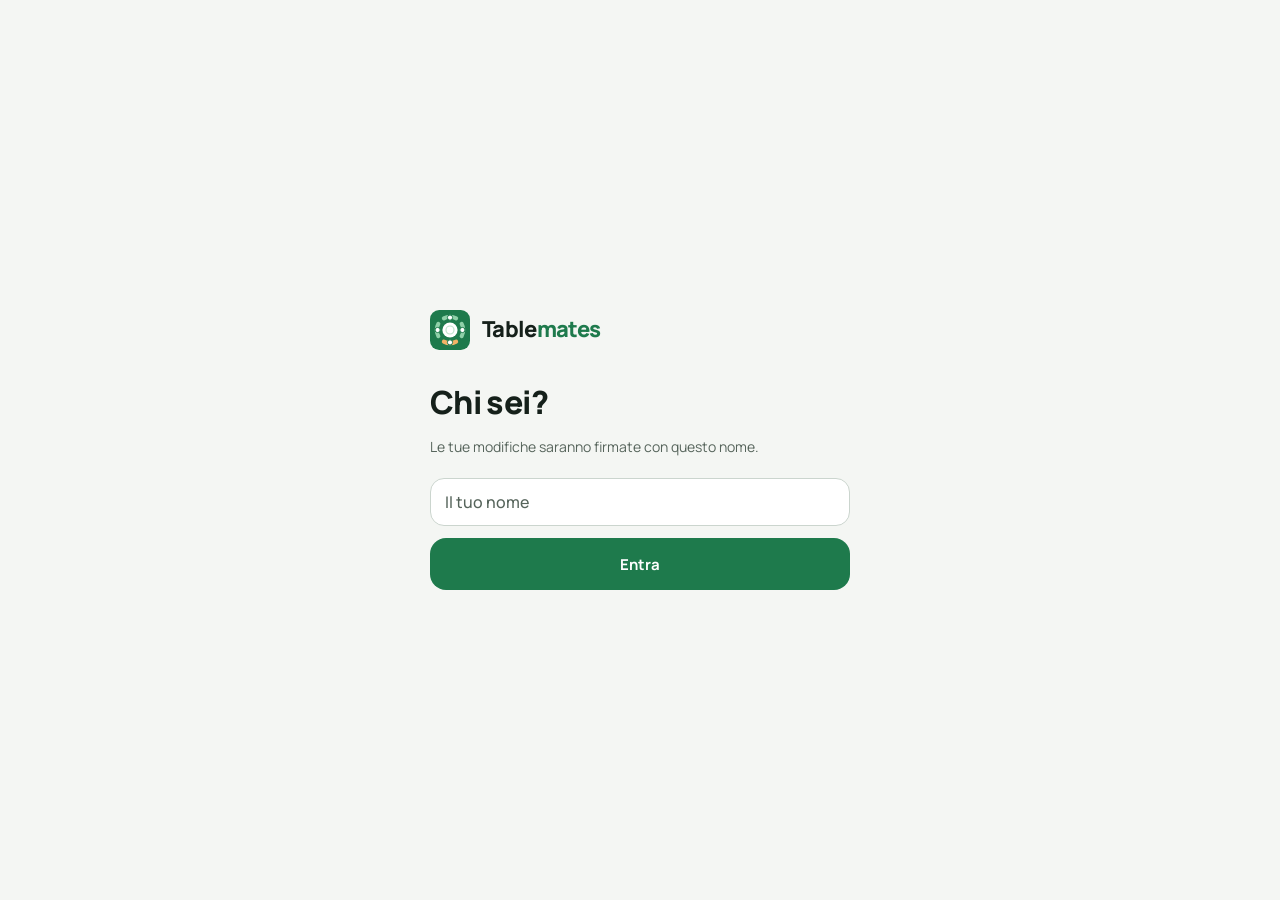
==== index.html @ 23db0474 "Add files via upload" ====
<!DOCTYPE html>
<html lang="it">
<head>
<meta charset="utf-8">
<script>try{var t=localStorage.getItem("tema");if(t==="chiaro")document.documentElement.setAttribute("data-theme","light");else if(t==="scuro")document.documentElement.setAttribute("data-theme","dark")}catch(e){}</script>
<meta name="viewport" content="width=device-width,initial-scale=1,viewport-fit=cover">
<title>Tablemates</title>
<meta name="description" content="Pasti, lista della spesa e conti condivisi per famiglie e coinquilini.">
<meta name="theme-color" content="#F4F6F3" media="(prefers-color-scheme: light)">
<meta name="theme-color" content="#0F1712" media="(prefers-color-scheme: dark)">
<meta name="apple-mobile-web-app-capable" content="yes">
<meta name="mobile-web-app-capable" content="yes">
<meta name="apple-mobile-web-app-status-bar-style" content="default">
<meta name="apple-mobile-web-app-title" content="Tablemates">
<link rel="manifest" href="manifest.webmanifest">
<link rel="icon" type="image/png" sizes="32x32" href="favicon-32.png">
<link rel="icon" type="image/png" sizes="192x192" href="icon-192.png">
<link rel="apple-touch-icon" href="apple-touch-icon.png">
<link rel="preload" href="manrope-latin-wght-normal.woff2" as="font" type="font/woff2" crossorigin>
<link rel="stylesheet" href="app.css">
</head>
<body>
<div class="offline" id="offline" hidden>Sei offline: vedi gli ultimi dati salvati, le modifiche non vengono registrate.</div>
<div class="toast" id="toast" role="status" aria-live="polite"></div>
<main class="wrap">
<section id="t-oggi"></section>
<section id="t-piano" hidden></section>
<section id="t-spesa" hidden></section>
<section id="t-conti" hidden></section>
<section id="t-gruppo" hidden></section>
<section id="t-presenze" hidden></section>
<section id="t-chat" hidden></section>
<section id="t-imp" hidden></section>
</main>
<nav class="sezioni" aria-label="Navigazione principale">
<div class="marchio" id="navMarchio"></div>
<button type="button" data-t="oggi" class="on"></button>
<button type="button" data-t="piano"></button>
<button type="button" data-t="spesa"></button>
<button type="button" data-t="conti"></button>
<button type="button" data-t="gruppo"></button>
<button type="button" data-t="chat" class="pc"></button>
<div class="io" id="navIo"></div>
</nav>
<input type="file" id="pdf" accept="application/pdf" hidden>
<input type="file" id="foto" accept="image/*" hidden>
<div id="pop"></div>
<!--SCRIPTS-->
<script src="config.js"></script>
<script src="supabase.js"></script>
<script src="util.js"></script>
<script src="icone.js"></script>
<script src="sicurezza.js"></script>
<script src="conti-calc.js"></script>
<script src="store.js"></script>
<script src="ai.js"></script>
<script src="lettore.js"></script>
<script src="notifiche.js"></script>
<script src="oggi.js"></script>
<script src="piano.js"></script>
<script src="dieta.js"></script>
<script src="ricetta.js"></script>
<script src="spesa.js"></script>
<script src="conti.js"></script>
<script src="chat.js"></script>
<script src="gruppo.js"></script>
<script src="imp.js"></script>
<script src="app.js"></script>
<!--/SCRIPTS-->
</body>
</html>
---- app.css ----
/* Tablemates — design "Tablemates Redesign": verde tavola, zafferano come secondo colore, Manrope, icone a linea.
   Telefono: barra in basso Oggi · Piano · Spesa · Conti · Gruppo. PC (>=900px): barra laterale a sinistra. */
@font-face{font-family:'Manrope';font-style:normal;font-display:swap;font-weight:200 800;src:url(manrope-latin-wght-normal.woff2) format('woff2');unicode-range:U+0000-00FF,U+0131,U+0152-0153,U+02BB-02BC,U+02C6,U+02DA,U+02DC,U+0304,U+0308,U+0329,U+2000-206F,U+20AC,U+2122,U+2191,U+2193,U+2212,U+2215,U+FEFF,U+FFFD}
@font-face{font-family:'Manrope';font-style:normal;font-display:swap;font-weight:200 800;src:url(manrope-latin-ext-wght-normal.woff2) format('woff2');unicode-range:U+0100-02BA,U+02BD-02C5,U+02C7-02CC,U+02CE-02D7,U+02DD-02FF,U+0304,U+0308,U+0329,U+1D00-1DBF,U+1E00-1E9F,U+1EF2-1EFF,U+2020,U+20A0-20AB,U+20AD-20C0,U+2113,U+2C60-2C7F,U+A720-A7FF}
:root{
 --bg:#F4F6F3;--card:#FFFFFF;--card-line:transparent;--tx:#15201A;--sub:#56645B;--line:#E2E8E3;--line-strong:#CBD5CE;
 --acc:#1E7A4C;--acc-tx:#FFFFFF;--acc-text:#1E7A4C;--acc-hover:#155C39;--acc-soft:#E4F2E9;--acc-soft-tx:#155C39;--acc-next:#BFE3CC;
 --seg:#E3EAE5;--seg-on:#FFFFFF;--seg-shadow:0 1px 2px rgba(21,32,26,.08);--track:#DCE5DF;--check:#9AA8A0;--switch-off:#B8C4BD;
 --warn-bg:#FCEEE3;--warn-ic:#8A4210;--warn-tx:#6B340C;--warn-strong:#A84F14;
 --danger:#B3261E;--danger-line:#E6B4AF;--danger-bg:#FBEAE8;
 --ink:#15201A;--ink-tx:#FFFFFF;--fab:#15201A;--fab-tx:#FFFFFF;--fab-shadow:0 6px 16px rgba(21,32,26,.25);
 --nav:#FFFFFF;--nav-line:#E2E8E3;--nav-on:#155C39;--nav-off:#5E6B63;--nav-pill:#E4F2E9;
 --hero:#1E7A4C;--hero-tx:#FFFFFF;--hero-sub:#D6EEDF;--hero-line:#8FD0A8;--hero-btn-tx:#155C39;
 --av1:#1E7A4C;--av1-tx:#FFFFFF;--ricetta-top:#E4F2E9;--ombra:0 1px 2px rgba(21,32,26,.06);
 /* nomi usati dal codice precedente */
 --acc2:var(--acc-soft);--field:var(--bg);--line2:var(--line);--sub2:var(--nav-off);--ck:var(--check);--neg:var(--danger);--neg2:var(--danger-bg);--warn:var(--warn-bg);--warntx:var(--warn-tx);
 --font:'Manrope',system-ui,-apple-system,'Segoe UI',Roboto,sans-serif;color-scheme:light}
@media (prefers-color-scheme:dark){:root:not([data-theme="light"]){
 --bg:#0F1712;--card:#18231C;--card-line:#26332B;--tx:#EAF1EC;--sub:#9DAEA4;--line:#26332B;--line-strong:#33433A;
 --acc:#4FBF85;--acc-tx:#0F1712;--acc-text:#8FE0B2;--acc-hover:#6FCF9B;--acc-soft:#173A27;--acc-soft-tx:#8FE0B2;--acc-next:#2E5A41;
 --seg:#18231C;--seg-on:#2A3830;--seg-shadow:none;--track:#26332B;--check:#6F8077;--switch-off:#3A4A41;
 --warn-bg:#3A2615;--warn-ic:#F0A35C;--warn-tx:#F6CFA8;--warn-strong:#F0A35C;
 --danger:#F2867E;--danger-line:#5A2A26;--danger-bg:#2E1A18;
 --ink:#EAF1EC;--ink-tx:#0F1712;--fab:#4FBF85;--fab-tx:#0F1712;--fab-shadow:0 6px 16px rgba(0,0,0,.4);
 --nav:#131D17;--nav-line:#26332B;--nav-on:#8FE0B2;--nav-off:#9DAEA4;--nav-pill:#173A27;
 --hero:#1E7A4C;--hero-tx:#FFFFFF;--hero-sub:#D6EEDF;--hero-line:#8FD0A8;--hero-btn-tx:#155C39;
 --av1:#4FBF85;--av1-tx:#0F1712;--ricetta-top:#173A27;--ombra:none;color-scheme:dark}}
:root[data-theme="dark"]{
 --bg:#0F1712;--card:#18231C;--card-line:#26332B;--tx:#EAF1EC;--sub:#9DAEA4;--line:#26332B;--line-strong:#33433A;
 --acc:#4FBF85;--acc-tx:#0F1712;--acc-text:#8FE0B2;--acc-hover:#6FCF9B;--acc-soft:#173A27;--acc-soft-tx:#8FE0B2;--acc-next:#2E5A41;
 --seg:#18231C;--seg-on:#2A3830;--seg-shadow:none;--track:#26332B;--check:#6F8077;--switch-off:#3A4A41;
 --warn-bg:#3A2615;--warn-ic:#F0A35C;--warn-tx:#F6CFA8;--warn-strong:#F0A35C;
 --danger:#F2867E;--danger-line:#5A2A26;--danger-bg:#2E1A18;
 --ink:#EAF1EC;--ink-tx:#0F1712;--fab:#4FBF85;--fab-tx:#0F1712;--fab-shadow:0 6px 16px rgba(0,0,0,.4);
 --nav:#131D17;--nav-line:#26332B;--nav-on:#8FE0B2;--nav-off:#9DAEA4;--nav-pill:#173A27;
 --hero:#1E7A4C;--hero-tx:#FFFFFF;--hero-sub:#D6EEDF;--hero-line:#8FD0A8;--hero-btn-tx:#155C39;
 --av1:#4FBF85;--av1-tx:#0F1712;--ricetta-top:#173A27;--ombra:none;color-scheme:dark}
*{box-sizing:border-box;-webkit-tap-highlight-color:transparent}
html,body{margin:0}
body{font-family:var(--font);font-size:15px;line-height:1.4;background:var(--bg);color:var(--tx);
 padding-top:env(safe-area-inset-top,0px);padding-bottom:calc(96px + env(safe-area-inset-bottom,0px));
 padding-left:env(safe-area-inset-left,0px);padding-right:env(safe-area-inset-right,0px)}
[hidden]{display:none!important}
button,input,select,textarea{font-family:inherit;color:inherit}
a{color:var(--acc-text)}
svg.ic{flex:none;display:block}
.wrap{max-width:640px;margin:0 auto;padding:0 20px}
.wrap>section{display:flex;flex-direction:column;gap:16px;padding-top:20px}
.wrap>section>*{margin-top:0;margin-bottom:0}
/* Testata delle schede */
.testa{display:flex;flex-direction:column;gap:2px;margin:0}
.testa p{margin:0;font-size:14px;font-weight:600;color:var(--sub)}
.cap{display:flex;align-items:flex-end;justify-content:space-between;gap:12px}
.cap>div:first-child{display:flex;flex-direction:column;gap:2px;min-width:0}
.cap .dx{display:flex;gap:8px;align-items:center}
.cap .cnt{font-size:15px;font-weight:700;color:var(--acc-text);padding-bottom:6px;white-space:nowrap}
.sub-cap{display:flex;align-items:center;gap:12px}
.sub-cap h1{font-size:26px}.sub-cap p{margin:0;font-size:13px;font-weight:600;color:var(--sub)}
h1{margin:0;font-size:32px;font-weight:800;letter-spacing:-.02em;text-wrap:balance}
h2,h3{text-wrap:balance}
.ico-btn{width:44px;height:44px;flex:none;border-radius:14px;border:1px solid var(--line-strong);background:var(--card);color:var(--tx);display:grid;place-items:center;cursor:pointer;padding:0;text-decoration:none}
.indietro{width:44px;height:44px;flex:none;border-radius:14px;border:0;background:var(--card);color:var(--tx);display:grid;place-items:center;cursor:pointer;padding:0}
.sez{margin:0 0 -8px;font-size:12px;font-weight:700;color:var(--sub);letter-spacing:.06em;text-transform:uppercase}
.sez-riga{display:flex;justify-content:space-between;align-items:center;margin-bottom:-8px}.sez-riga .sez{margin:0}
.eyebrow{font-size:12px;font-weight:700;letter-spacing:.06em;text-transform:uppercase;color:var(--acc-text)}
/* Contenitori */
.card{background:var(--card);border:1px solid var(--card-line);border-radius:20px;padding:16px;box-shadow:var(--ombra)}
.big{background:var(--card);border:1px solid var(--card-line);border-radius:24px;padding:20px;display:flex;flex-direction:column;gap:16px;box-shadow:var(--ombra)}
.sc{background:var(--card);border:1px solid var(--card-line);border-radius:18px;padding:0 14px}
.lista{background:var(--card);border:1px solid var(--card-line);border-radius:18px;padding:0 14px}
.nota{background:var(--warn-bg);color:var(--warn-tx);font-size:13px;border-radius:14px;padding:10px 12px;line-height:1.45}
.avviso{display:flex;gap:10px;align-items:flex-start;padding:12px;border-radius:14px;background:var(--warn-bg);color:var(--warn-tx);font-size:13px;line-height:1.45}
.avviso svg{color:var(--warn-ic);margin-top:1px}
.avviso.riga{align-items:center;padding:12px 14px;border-radius:16px}
.avviso a,.avviso button.l{font-size:13px;font-weight:800;color:var(--warn-ic);text-decoration:none;min-height:44px;display:flex;align-items:center;background:none;border:0;cursor:pointer;padding:0}
.q{color:var(--sub);font-size:14px}.by{color:var(--sub);font-size:12px;font-weight:500}
.num{font-variant-numeric:tabular-nums;white-space:nowrap}
.pos{color:var(--acc-text)}.neg{color:var(--warn-strong)}
.vuoto{text-align:center;color:var(--sub);padding:28px 16px;line-height:1.55}
.vuoto svg{margin:0 auto 10px;color:var(--sub)}
/* Pulsanti */
.btn{display:flex;align-items:center;justify-content:center;gap:8px;width:100%;background:var(--acc);color:var(--acc-tx);border:0;border-radius:16px;min-height:52px;padding:0 16px;font-size:15px;font-weight:700;cursor:pointer;text-decoration:none}
.btn:hover{background:var(--acc-hover)}
.btn.ghost{background:var(--acc-soft);color:var(--acc-soft-tx)}.btn.ghost:hover{filter:brightness(.97)}
.btn.scuro{background:var(--ink);color:var(--ink-tx)}
.btn.bordo{background:var(--card);color:var(--tx);border:1px solid var(--line-strong)}
.btn.danger{background:transparent;color:var(--danger);border:1px solid var(--danger-line);min-height:48px;border-radius:14px}
.btn:disabled{opacity:.5;cursor:default}
.btn+.btn{margin-top:8px}
.piccolo{display:inline-flex;align-items:center;gap:6px;border:0;background:var(--acc-soft);color:var(--acc-soft-tx);font-size:13px;font-weight:700;padding:0 12px;min-height:38px;border-radius:10px;cursor:pointer;text-decoration:none;white-space:nowrap}
.piccolo.neutro{background:var(--bg);color:var(--tx);border:1px solid var(--line)}
.piccolo.pieno{background:var(--acc);color:var(--acc-tx)}
.link{background:none;border:0;color:var(--acc-text);font-size:14px;font-weight:700;padding:6px 0;cursor:pointer;text-decoration:none}
.link-txt{min-height:48px;border:0;background:transparent;color:var(--acc-text);font-size:15px;font-weight:700;text-align:left;padding:0;cursor:pointer}
.link-txt.rosso{color:var(--danger);min-height:44px}
.pill-btn{min-height:40px;padding:0 16px;border-radius:999px;border:1px solid var(--line-strong);background:var(--card);color:var(--tx);font-size:14px;font-weight:700;cursor:pointer}
.pill-btn.on{border-color:transparent;background:var(--acc);color:var(--acc-tx)}
button:focus-visible,input:focus-visible,textarea:focus-visible,select:focus-visible,a:focus-visible,[tabindex]:focus-visible{outline:2px solid var(--acc);outline-offset:2px}
/* Campi */
input,textarea,select{width:100%;font-size:16px;font-weight:500;padding:12px 14px;border:1px solid var(--line-strong);border-radius:14px;background:var(--card);margin:4px 0;color:var(--tx)}
input::placeholder,textarea::placeholder{color:var(--sub)}
input[type=checkbox]{width:auto}
label.lb{display:block;font-size:13px;color:var(--sub);font-weight:600;margin:10px 0 0}
.riga{display:flex;gap:8px;align-items:center}.riga>*{min-width:0}.riga .grow{flex:1}
.agg{display:flex;gap:8px}.agg input{flex:1;min-width:0;margin:0;height:48px}
.agg button{flex:none;width:48px;height:48px;border:0;border-radius:14px;background:var(--acc);color:var(--acc-tx);display:grid;place-items:center;cursor:pointer}
.sr{position:absolute;width:1px;height:1px;overflow:hidden;clip:rect(0 0 0 0);white-space:nowrap}
/* Selettori a segmenti */
.seg{display:flex;background:var(--seg);border-radius:14px;padding:4px;gap:4px}
.seg button,.seg a,.seg span{flex:1;border:0;background:none;color:var(--sub);min-height:40px;border-radius:11px;font-size:14px;font-weight:700;cursor:pointer;white-space:nowrap;display:flex;align-items:center;justify-content:center;text-decoration:none;padding:0 4px}
.seg .on,.seg [aria-current="page"]{background:var(--seg-on);color:var(--tx);box-shadow:var(--seg-shadow)}
.seg.alto button{min-height:42px}
/* Pillole orizzontali */
.chips{display:flex;gap:8px;overflow-x:auto;padding:2px 20px 4px;scrollbar-width:none;margin:0 -20px}.chips::-webkit-scrollbar{display:none}
.chip{flex:none;display:inline-flex;align-items:center;gap:8px;border:1px solid var(--card-line);background:var(--card);color:var(--tx);border-radius:999px;padding:0 14px 0 6px;min-height:40px;font-size:14px;font-weight:700;cursor:pointer;box-shadow:var(--ombra)}
.chip.solo{padding:0 16px}
.chip.on{background:var(--acc);color:var(--acc-tx);box-shadow:none;border-color:transparent}
/* Avatar */
.av{width:32px;height:32px;border-radius:50%;display:grid;place-items:center;font-size:12px;font-weight:800;flex:none;letter-spacing:.02em}
.av.p{width:28px;height:28px;font-size:11px}.av.g{width:40px;height:40px;font-size:15px}.av.xl{width:44px;height:44px;font-size:16px}
.avs{display:flex;align-items:center;border:0;background:transparent;padding:0;min-height:44px;cursor:pointer}
.avs .av{width:36px;height:36px;font-size:14px;border:2px solid var(--bg);margin-left:-10px}.avs .av:first-child{margin-left:0}
.live{display:inline-block;width:8px;height:8px;border-radius:50%;background:var(--check);margin-right:6px;vertical-align:1px}.live.ok{background:var(--acc)}
/* Oggi */
.barre{display:grid;gap:6px}
.barre>div{display:flex;flex-direction:column;gap:6px;min-width:0}
.barre i{height:6px;border-radius:3px;background:var(--track);display:block}
.barre i.fatto{background:var(--acc)}.barre i.dopo{background:var(--acc-next)}
.barre span{font-size:12px;font-weight:600;color:var(--sub);white-space:nowrap;overflow:hidden;text-overflow:ellipsis}.barre span.on{color:var(--tx)}
.big .tp{display:flex;align-items:center;justify-content:space-between;gap:10px}
.big .tp .ora{font-size:13px;font-weight:600;color:var(--sub)}
.big h2{margin:0;font-size:24px;font-weight:800;letter-spacing:-.01em}
.alim{margin:0;padding:0;list-style:none;display:flex;flex-direction:column;gap:10px}
.alim li{display:flex;justify-content:space-between;gap:12px;font-size:15px}
.alim li span:last-child{color:var(--sub);font-weight:600;white-space:nowrap}
.alim li small{display:block;font-size:12px;color:var(--sub)}
.idea{display:flex;align-items:center;gap:14px;padding:14px;border-radius:18px;background:var(--acc-soft);text-decoration:none;color:var(--tx);border:0;width:100%;text-align:left;cursor:pointer;font:inherit}
.idea .ib{width:52px;height:52px;border-radius:14px;background:var(--card);display:grid;place-items:center;flex:none;color:var(--acc)}
[data-theme="dark"] .idea .ib{background:var(--bg)}
@media (prefers-color-scheme:dark){:root:not([data-theme="light"]) .idea .ib{background:var(--bg)}}
.idea .it2{display:flex;flex-direction:column;gap:2px;flex:1;min-width:0}
.idea .it2 small{font-size:12px;font-weight:700;color:var(--acc-soft-tx)}.idea .it2 b{font-size:15px;font-weight:700}
.idea>svg:last-child{color:var(--acc-soft-tx)}
.tavola{display:flex;align-items:center;gap:10px;padding-top:12px;border-top:1px solid var(--line)}
.tavola span{font-size:14px;font-weight:600;flex:1}
.tavola-info{margin-top:-6px;display:flex;justify-content:space-between;align-items:center;gap:10px}
.tavola-info p{margin:0;font-size:13px;color:var(--sub)}
.tavola-info button,.tavola-info a{font-size:13px;font-weight:700;color:var(--acc-text);background:none;border:0;padding:0;cursor:pointer;text-decoration:none;white-space:nowrap;min-height:32px}
.tiles{display:grid;grid-template-columns:repeat(2,minmax(0,1fr));gap:12px}
.tile2{background:var(--card);border:1px solid var(--card-line);border-radius:20px;padding:16px;display:flex;flex-direction:column;gap:10px;color:var(--tx);box-shadow:var(--ombra);cursor:pointer;text-align:left;font:inherit}
.tile2>svg{color:var(--acc-text)}
.tile2 b{font-size:22px;font-weight:800;letter-spacing:-.01em}.tile2 b.pos{color:var(--acc-text)}.tile2 b.neg{color:var(--warn-strong)}
.tile2 span{font-size:13px;color:var(--sub)}
.riga-link{display:flex;align-items:center;gap:12px;background:var(--card);border:1px solid var(--card-line);border-radius:18px;padding:14px 16px;cursor:pointer;color:var(--tx);font:inherit;text-align:left;width:100%;box-shadow:var(--ombra)}
.riga-link>svg:first-child{color:var(--acc-text)}.riga-link span{flex:1;display:flex;flex-direction:column;gap:1px}.riga-link b{font-size:15px}.riga-link small{font-size:12px;color:var(--sub)}
.riga-link>svg:last-child{color:var(--sub)}
/* Piano */
.giorni7{display:grid;grid-template-columns:repeat(7,minmax(0,1fr));gap:6px}
.giorni7.scorri{display:flex;overflow-x:auto;scrollbar-width:none;margin:0 -20px;padding:0 20px}.giorni7.scorri button{flex:0 0 52px}
.giorni7 button{min-height:60px;border-radius:16px;border:1px solid var(--card-line);background:var(--card);color:var(--tx);display:flex;flex-direction:column;align-items:center;justify-content:center;gap:2px;cursor:pointer;padding:0}
.giorni7 button span{font-size:12px;font-weight:600}.giorni7 button b{font-size:17px;font-weight:800}
.giorni7 button.on{background:var(--acc);color:var(--acc-tx);border-color:var(--acc)}
.giorni7 button.oggi:not(.on){box-shadow:inset 0 0 0 2px var(--acc-next)}
.giorni7 button:disabled{opacity:.4;cursor:default}
.pc-chiuso{background:var(--card);border:1px solid var(--card-line);border-radius:20px;padding:16px 18px;display:flex;align-items:center;justify-content:space-between;gap:10px;width:100%;cursor:pointer;color:var(--tx);font:inherit;text-align:left;box-shadow:var(--ombra);min-height:56px}
.pc-chiuso b{font-size:16px;font-weight:700}
.pc-chiuso .st{display:flex;align-items:center;gap:6px;font-size:13px;font-weight:600;color:var(--sub)}
.pc-chiuso .st.fatto{color:var(--acc-text)}
.pc-chiuso.vuoto-slot{background:transparent;border:1px dashed var(--line-strong);box-shadow:none;cursor:default}.pc-chiuso.vuoto-slot b{color:var(--sub)}
.pc-aperto{background:var(--card);border-radius:20px;padding:18px;display:flex;flex-direction:column;gap:14px;border:2px solid var(--acc)}
.pc-aperto .tp{display:flex;align-items:center;justify-content:space-between;gap:10px;background:none;border:0;padding:0;font:inherit;color:inherit;cursor:pointer;text-align:left;width:100%}
.pc-aperto h2{margin:0;font-size:16px;font-weight:700}.pc-aperto .tp span{font-size:13px;font-weight:600;color:var(--sub)}
.cibi{display:flex;flex-direction:column;gap:12px}
.cibo{display:flex;flex-direction:column;gap:8px}
.cibo .r{display:flex;justify-content:space-between;gap:12px;font-size:15px}
.cibo .r>span:last-child{font-weight:600;color:var(--sub);white-space:nowrap;text-align:right}
.cibo .r small{display:block;font-size:12px;font-weight:500;color:var(--sub)}
.cibo .r .scamb{color:var(--acc-text);font-weight:700}
.sost{display:flex;gap:6px;flex-wrap:wrap;align-items:center}
.sost>span{font-size:12px;font-weight:600;color:var(--sub)}
.sost button{font-size:12px;font-weight:700;color:var(--acc-soft-tx);background:var(--acc-soft);padding:3px 10px;border-radius:999px;border:0;cursor:pointer;min-height:26px;font-family:inherit}
.sost button.torna{background:transparent;border:1px solid var(--line-strong);color:var(--tx)}
.sost button.altre{background:transparent;color:var(--acc-text);text-decoration:underline;text-underline-offset:2px}
.pc-azioni{display:flex;flex-wrap:wrap;gap:8px;padding-top:12px;border-top:1px solid var(--line)}
.nota-lunga{white-space:pre-line}
.nota-lunga.chiusa{display:-webkit-box;-webkit-line-clamp:3;-webkit-box-orient:vertical;overflow:hidden}
.piatto{display:flex;align-items:center;gap:12px;background:var(--acc-soft);border-radius:14px;padding:10px 12px;cursor:pointer;border:0;text-align:left;width:100%;color:var(--tx);font:inherit}
.piatto .tt{flex:1;min-width:0;display:flex;flex-direction:column;gap:2px}.piatto b{font-size:14px}
.azioni{display:flex;flex-wrap:wrap;gap:8px}
/* Righe di elenco */
.it{display:flex;align-items:center;gap:12px;min-height:54px;padding:6px 0;border-bottom:1px solid var(--line)}.it:last-child{border-bottom:0}
.ck{flex:none;width:26px;height:26px;border-radius:50%;border:2px solid var(--check);display:grid;place-items:center;color:var(--acc-tx);background:none;cursor:pointer;padding:0}
.done .ck{background:var(--acc);border-color:var(--acc)}.done .nm b{text-decoration:line-through;color:var(--sub);font-weight:600}
.nm{flex:1;min-width:0;display:flex;flex-direction:column;cursor:pointer}.nm b{font-size:15px;font-weight:600}
.del{border:0;background:none;color:var(--sub);cursor:pointer;width:36px;height:36px;display:grid;place-items:center;border-radius:10px}.del:hover{color:var(--danger);background:var(--danger-bg)}
.bar,.prog{height:8px;background:var(--track);border-radius:4px;overflow:hidden}.bar i,.prog i{display:block;height:100%;background:var(--acc);border-radius:4px;transition:width .3s}
/* Spesa */
.sp-riga{display:flex;align-items:center;gap:12px;min-height:52px;border-bottom:1px solid var(--line)}.sp-riga:last-child{border-bottom:0}
.sp-ck{width:26px;height:26px;border-radius:8px;border:2px solid var(--check);background:var(--card);display:grid;place-items:center;padding:0;cursor:pointer;flex:none;color:var(--acc-tx)}
.sp-riga.done .sp-ck{border:0;background:var(--acc)}
.sp-nm{flex:1;min-width:0;display:flex;flex-direction:column;gap:1px;background:none;border:0;padding:0;text-align:left;cursor:pointer;font:inherit;color:inherit}
.sp-nm b{font-size:15px;font-weight:600}.sp-nm small{font-size:12px;color:var(--sub)}
.sp-riga.done .sp-nm b{color:var(--sub);text-decoration:line-through}
.sp-q{font-size:14px;font-weight:700;color:var(--sub);white-space:nowrap}
.disp-riga{width:100%;display:flex;align-items:center;gap:12px;min-height:54px;border:0;border-bottom:1px solid var(--line);background:transparent;padding:0;font:inherit;text-align:left;cursor:pointer;color:var(--tx)}.disp-riga:last-child{border-bottom:0}
.disp-riga .dn{flex:1;min-width:0;display:flex;flex-direction:column;gap:1px}.disp-riga .dn b{font-size:15px;font-weight:600}.disp-riga .dn small{font-size:12px;font-weight:600;color:var(--sub)}.disp-riga .dn small.basso{color:var(--warn-strong)}
.livello{display:flex;gap:3px}.livello i{width:10px;height:18px;border-radius:3px;background:var(--line);display:block}.livello i.on{background:var(--acc)}.livello i.on.basso{background:var(--warn-strong)}
/* Conti */
.hero{background:var(--hero);color:var(--hero-tx);border-radius:24px;padding:22px;display:flex;flex-direction:column;gap:6px}
.hero small{font-size:14px;font-weight:600;color:var(--hero-sub)}
.hero .grande{font-size:44px;font-weight:800;letter-spacing:-.02em;line-height:1.15}
.hero .bt{display:flex;gap:10px;margin-top:12px}
.hero .bt button{flex:1;min-height:46px;border-radius:14px;border:0;background:#FFFFFF;color:var(--hero-btn-tx);font-size:15px;font-weight:700;cursor:pointer}
.hero .bt button.out{border:1px solid var(--hero-line);background:transparent;color:#FFFFFF}
.kpi2{display:grid;grid-template-columns:repeat(2,minmax(0,1fr));gap:12px}
.kpi2>div{background:var(--card);border:1px solid var(--card-line);border-radius:18px;padding:14px 16px;display:flex;flex-direction:column;gap:4px;box-shadow:var(--ombra)}
.kpi2 small{font-size:13px;color:var(--sub)}.kpi2 b{font-size:20px;font-weight:800}
.mov{display:flex;align-items:center;gap:12px;min-height:64px;border:0;border-bottom:1px solid var(--line);background:none;width:100%;padding:0;text-align:left;cursor:pointer;font:inherit;color:var(--tx)}.mov:last-child{border-bottom:0}
.mov .mi{width:40px;height:40px;border-radius:12px;display:grid;place-items:center;flex:none}
.mov .mi.tu{background:var(--acc-soft);color:var(--acc-text)}.mov .mi.altri{background:var(--warn-bg);color:var(--warn-strong)}
.mov .mt{flex:1;min-width:0;display:flex;flex-direction:column;gap:2px}.mov .mt b{font-size:15px;font-weight:700;overflow:hidden;text-overflow:ellipsis;white-space:nowrap}.mov .mt small{font-size:12px;color:var(--sub)}
.mov .ma{display:flex;flex-direction:column;align-items:flex-end;gap:2px}.mov .ma b{font-size:15px;font-weight:700}.mov .ma small{font-size:12px;font-weight:600}
.mov .ma small.tu{color:var(--acc-text)}.mov .ma small.altri{color:var(--warn-strong)}
.menu-righe{background:var(--card);border:1px solid var(--card-line);border-radius:18px;padding:0 14px}
.menu-righe>button,.menu-righe>a,.menu-righe>div{display:flex;align-items:center;gap:12px;min-height:54px;width:100%;border:0;border-bottom:1px solid var(--line);background:transparent;padding:0;font:inherit;color:var(--tx);text-align:left;cursor:pointer;text-decoration:none}
.menu-righe>:last-child{border-bottom:0}
.menu-righe .t{flex:1;min-width:0;display:flex;flex-direction:column;gap:1px}.menu-righe .t b{font-size:15px;font-weight:600}.menu-righe .t small{font-size:12px;color:var(--sub)}
.menu-righe .v{font-size:13px;font-weight:600;color:var(--sub);white-space:nowrap}.menu-righe .v.on{color:var(--acc-text)}
.menu-righe>*>svg:last-child{color:var(--sub)}
.fab2{position:fixed;right:max(20px,env(safe-area-inset-right,0px));bottom:calc(104px + env(safe-area-inset-bottom,0px));height:56px;padding:0 20px 0 16px;border-radius:18px;border:0;background:var(--fab);color:var(--fab-tx);font-size:15px;font-weight:700;display:flex;align-items:center;gap:8px;box-shadow:var(--fab-shadow);cursor:pointer;z-index:4}
.tile{width:40px;height:40px;border-radius:12px;display:grid;place-items:center;flex:none}
.mv{display:flex;align-items:center;gap:12px;min-height:64px;padding:8px 0;border:0;border-bottom:1px solid var(--line);background:none;width:100%;text-align:left;cursor:pointer;font:inherit;color:var(--tx)}
.mv:last-child{border-bottom:0}
.mv .tt{flex:1;min-width:0;display:flex;flex-direction:column;gap:2px}
.mv .tt b{font-size:15px;font-weight:700;overflow:hidden;text-overflow:ellipsis;white-space:nowrap}
.mv .am{display:flex;flex-direction:column;align-items:flex-end;gap:2px}.mv .am b{font-size:15px}
.mv .am span{font-size:12px;font-weight:700}
.bal{display:flex;align-items:center;gap:12px;min-height:60px;border-bottom:1px solid var(--line)}.bal:last-child{border:0}
.bal .nmb{width:110px;display:flex;flex-direction:column}
.track{flex:1;height:10px;background:var(--bg);border-radius:5px;position:relative}
.track .mid{position:absolute;left:50%;top:-3px;bottom:-3px;width:1px;background:var(--check)}
.track i{position:absolute;top:0;bottom:0;border-radius:5px}
.kpi{display:grid;grid-template-columns:1fr 1fr;gap:10px}
.kpi div{background:var(--card);border:1px solid var(--card-line);border-radius:18px;padding:12px 14px;box-shadow:var(--ombra)}.kpi small{color:var(--sub);font-size:12px;font-weight:600;display:block}.kpi b{font-size:20px}
.conti-chips .chip{padding:0 14px}
.parts .pr{display:flex;align-items:center;gap:12px;min-height:52px;border-bottom:1px solid var(--line)}.parts .pr:last-child{border:0}
.parts .pr input{width:100px;flex:none;margin:0;text-align:right;padding:10px}
.thumb{max-width:100%;border-radius:12px;margin-top:8px;display:block}
.tabella{overflow-x:auto}
.tabella table{width:100%;border-collapse:collapse;font-size:14px;min-width:560px}
.tabella th{text-align:left;color:var(--sub);font-size:12px;font-weight:700;padding:8px;border-bottom:1px solid var(--line)}
.tabella td{padding:12px 8px;border-bottom:1px solid var(--line)}
.tabella tr{cursor:pointer}.tabella tbody tr:hover{background:var(--bg)}
/* A tavola */
.pres{background:var(--card);border:1px solid var(--card-line);border-radius:20px;padding:6px 14px}
.pres .rg{display:grid;grid-template-columns:76px minmax(0,1fr) minmax(0,1fr);align-items:center;min-height:52px;border-top:1px solid var(--line)}
.pres .rg.h{min-height:36px;border-top:0;font-size:12px;font-weight:700;letter-spacing:.06em;text-transform:uppercase;color:var(--sub)}.pres .rg.h span{text-align:center}
.pres .rg>span:first-child{font-size:14px;font-weight:600}.pres .rg.oggi>span:first-child{font-weight:800}
.pres .cella{justify-self:center;min-height:44px;min-width:88px;border:0;background:transparent;display:flex;align-items:center;justify-content:center;cursor:pointer;padding:0}
.pres .cella:disabled{cursor:default}
.pa{width:30px;height:30px;border-radius:50%;display:grid;place-items:center;font-size:13px;font-weight:800;border:2px solid var(--check);color:var(--sub);background:var(--card)}
.pa+.pa{margin-left:-6px}
.pa.si{border-color:var(--card)}.pa.mai{border-style:dashed;border-color:var(--warn-strong);color:var(--warn-strong)}
.legenda{display:flex;gap:14px;flex-wrap:wrap;font-size:12px;font-weight:600;color:var(--sub)}
.legenda span{display:flex;align-items:center;gap:6px}.legenda i{width:12px;height:12px;border-radius:50%;display:block}
.info-verde{background:var(--acc-soft);border-radius:18px;padding:14px 16px;display:flex;gap:12px;align-items:center;font-size:14px;line-height:1.4}
.info-verde svg{color:var(--acc-soft-tx)}
/* Gruppo e impostazioni */
.membro{display:flex;align-items:center;gap:12px;min-height:68px;border-bottom:1px solid var(--line)}.membro:last-child{border-bottom:0}
.membro .t{flex:1;min-width:0;display:flex;flex-direction:column;gap:2px}.membro .t b{font-size:15px;font-weight:700}.membro .t b span{font-weight:600;color:var(--sub)}.membro .t small{font-size:12px;color:var(--sub)}
.badge{font-size:12px;font-weight:700;color:var(--acc-soft-tx);background:var(--acc-soft);padding:4px 10px;border-radius:999px;white-space:nowrap}
.tondo-btn{width:44px;height:44px;border:0;background:transparent;display:grid;place-items:center;cursor:pointer;color:var(--sub);padding:0}
.hero-g{background:var(--hero);color:var(--hero-tx);border-radius:24px;padding:20px;display:flex;align-items:center;gap:16px}
.hero-g .t{flex:1;min-width:0;display:flex;flex-direction:column;gap:2px}.hero-g h2{margin:0;font-size:22px;font-weight:800}.hero-g small{font-size:14px;color:var(--hero-sub)}
.hero-g button{width:44px;height:44px;border-radius:14px;border:1px solid var(--hero-line);background:transparent;display:grid;place-items:center;cursor:pointer;color:#FFFFFF;flex:none}
.invita{background:var(--card);border:1px solid var(--card-line);border-radius:18px;padding:18px;display:flex;flex-direction:column;gap:12px}
.invita h2{margin:0;font-size:17px;font-weight:800}.invita p{margin:0;font-size:14px;line-height:1.45;color:var(--sub)}
.invita .riga button{min-height:48px;border-radius:14px;font-size:15px;font-weight:700;cursor:pointer;display:flex;align-items:center;justify-content:center;gap:8px}
.account{background:var(--card);border:1px solid var(--card-line);border-radius:18px;padding:14px;display:flex;align-items:center;gap:12px;width:100%;cursor:pointer;font:inherit;color:var(--tx);text-align:left}
.account .t{flex:1;display:flex;flex-direction:column;gap:2px}.account b{font-size:16px}.account small{font-size:13px;color:var(--sub)}.account>svg{color:var(--sub)}
.switch{width:52px;height:32px;border-radius:16px;border:0;background:var(--switch-off);position:relative;padding:0;cursor:pointer;flex:none}
.switch::after{content:"";position:absolute;top:3px;left:3px;width:26px;height:26px;border-radius:50%;background:#FFFFFF;box-shadow:0 1px 3px rgba(0,0,0,.25);transition:left .15s}
.switch[aria-checked="true"]{background:var(--acc)}.switch[aria-checked="true"]::after{left:23px}
/* Ricetta e cucina (schermo intero) */
.pagina{position:fixed;inset:0;z-index:45;background:var(--bg);overflow-y:auto;padding-bottom:calc(110px + env(safe-area-inset-bottom,0px))}
.pagina.semplice{padding:calc(16px + env(safe-area-inset-top,0px)) max(20px,env(safe-area-inset-right,0px)) calc(110px + env(safe-area-inset-bottom,0px)) max(20px,env(safe-area-inset-left,0px))}
.pagina .in{max-width:640px;margin:0 auto;display:flex;flex-direction:column;gap:16px}
.r-top{height:calc(236px + env(safe-area-inset-top,0px));background:var(--ricetta-top);position:relative;display:flex;align-items:center;justify-content:center}
.r-top .indietro,.r-top .ico-btn{position:absolute;top:calc(16px + env(safe-area-inset-top,0px));border:0}
.r-top .indietro{left:16px}.r-top .salva{right:16px;left:auto}
.r-top svg.illu{margin-top:36px}
.r-corpo{max-width:640px;margin:-20px auto 0;padding:20px 20px 0;display:flex;flex-direction:column;gap:16px;background:var(--bg);border-radius:24px 24px 0 0;position:relative}
.r-corpo h1{font-size:26px;line-height:1.15}
.etich{display:flex;gap:6px;flex-wrap:wrap}.etich span{font-size:13px;font-weight:700;background:var(--card);padding:6px 12px;border-radius:999px;display:flex;align-items:center;gap:4px}
.etich span.ok{color:var(--acc-soft-tx);background:var(--acc-soft)}
.ingr{background:var(--card);border:1px solid var(--card-line);border-radius:18px;padding:6px 14px}
.ingr h2{margin:10px 0 4px;font-size:12px;font-weight:700;letter-spacing:.06em;text-transform:uppercase;color:var(--sub)}
.ingr .ir{display:flex;align-items:center;gap:10px;min-height:44px;border-bottom:1px solid var(--line)}.ingr .ir:last-child{border-bottom:0}
.ingr .ir b{flex:1;font-size:15px;font-weight:600}
.tag{font-size:12px;font-weight:700;padding:3px 8px;border-radius:999px;white-space:nowrap}.tag.casa{color:var(--acc-soft-tx);background:var(--acc-soft)}.tag.compra{color:var(--warn-ic);background:var(--warn-bg)}
.ingr .ir .qt{min-width:64px;text-align:right;font-size:14px;font-weight:700;color:var(--sub)}
.passi{display:flex;flex-direction:column;gap:10px}.passi h2{margin:0;font-size:12px;font-weight:700;letter-spacing:.06em;text-transform:uppercase;color:var(--sub)}
.passo{display:flex;gap:12px;align-items:flex-start}.passo i{width:26px;height:26px;border-radius:50%;background:var(--ink);color:var(--ink-tx);font-size:13px;font-weight:700;font-style:normal;display:grid;place-items:center;flex:none}.passo span{font-size:15px;line-height:1.45}
.barra-giu{position:fixed;left:0;right:0;bottom:0;padding:14px max(20px,env(safe-area-inset-right,0px)) calc(14px + env(safe-area-inset-bottom,0px)) max(20px,env(safe-area-inset-left,0px));background:var(--card);border-top:1px solid var(--line);display:flex;gap:10px;z-index:46}
.barra-giu .btn{min-height:52px;flex:1;width:auto;margin:0}
.barra-giu .quad{width:52px;height:52px;flex:none;border-radius:16px;border:1px solid var(--line-strong);background:var(--card);display:grid;place-items:center;cursor:pointer;color:var(--tx);padding:0}
.cucina{position:fixed;inset:0;z-index:48;background:#0F1712;color:#EAF1EC;display:flex;flex-direction:column;gap:20px;overflow-y:auto;
 padding:calc(16px + env(safe-area-inset-top,0px)) max(20px,env(safe-area-inset-right,0px)) calc(20px + env(safe-area-inset-bottom,0px)) max(20px,env(safe-area-inset-left,0px));color-scheme:dark}
.cucina .in{max-width:640px;width:100%;margin:0 auto;display:flex;flex-direction:column;gap:20px;flex:1}
.cucina .top{display:flex;align-items:center;justify-content:space-between;gap:10px}
.cucina .x{width:44px;height:44px;border-radius:14px;background:#18231C;display:grid;place-items:center;border:0;color:#EAF1EC;cursor:pointer}
.cucina .acceso{display:flex;align-items:center;gap:6px;font-size:12px;font-weight:700;color:#9DAEA4}
.cucina .segs{display:grid;gap:6px}.cucina .segs i{height:5px;border-radius:3px;background:#26332B;display:block}.cucina .segs i.on{background:#4FBF85}
.cucina .lbl{font-size:14px;font-weight:700;color:#8FE0B2}
.cucina .testo{margin:0;font-size:30px;line-height:1.3;font-weight:700;letter-spacing:-.01em}
.cucina .chip-c{font-size:14px;font-weight:700;padding:8px 14px;border-radius:999px;background:#18231C;border:1px solid #26332B}
.cucina .timer{align-self:flex-start;min-height:52px;padding:0 20px;border-radius:16px;border:2px solid #4FBF85;background:transparent;color:#8FE0B2;font-size:16px;font-weight:800;display:flex;align-items:center;gap:10px;cursor:pointer;font-variant-numeric:tabular-nums}
.cucina .timer.va{background:#173A27}
.cucina .nav-c{margin-top:auto;display:flex;gap:12px}
.cucina .nav-c button{min-height:64px;border-radius:20px;font-size:17px;font-weight:800;cursor:pointer}
.cucina .nav-c .ind{flex:1;border:1px solid #26332B;background:#18231C;color:#EAF1EC}.cucina .nav-c .ind:disabled{color:#5E6B63;cursor:default}
.cucina .nav-c .ava{flex:2;border:0;background:#4FBF85;color:#0F1712}
.cucina .voce-c{margin:0;text-align:center;font-size:13px;color:#9DAEA4;background:none;border:0;cursor:pointer;min-height:36px}
.cucina .voce-c.on{color:#8FE0B2;font-weight:700}
/* Editor della dieta */
.ed-giorni{display:flex;gap:6px;overflow-x:auto;scrollbar-width:none;margin:0 -20px;padding:2px 20px}
.ed-giorni button{flex:none;min-height:40px;padding:0 14px;border-radius:999px;border:1px solid var(--line-strong);background:var(--card);color:var(--tx);font-weight:700;font-size:14px;cursor:pointer}
.ed-giorni button.on{background:var(--acc);color:var(--acc-tx);border-color:var(--acc)}
.ed-slot{background:var(--card);border:1px solid var(--card-line);border-radius:18px;padding:14px;display:flex;flex-direction:column;gap:10px}
.ed-slot h3{margin:0;font-size:16px;font-weight:700;display:flex;justify-content:space-between;align-items:center}
.ed-voce{display:flex;flex-direction:column;gap:6px;padding-top:10px;border-top:1px solid var(--line)}.ed-slot h3+.ed-voce{border-top:0;padding-top:0}
.ed-n{display:grid;grid-template-columns:minmax(0,1fr) 36px;gap:6px;align-items:center}
.ed-q{display:grid;grid-template-columns:78px 70px minmax(0,1fr);gap:6px}
.ed-n input,.ed-q input,.ed-q select{margin:0;padding:10px;font-size:15px;border-radius:12px;min-width:0}.ed-n input{font-weight:600}
.ed-n .del{width:36px;height:36px}
.ed-alt{margin-left:14px;padding-left:12px;border-left:2px solid var(--line);display:flex;flex-direction:column;gap:6px}
.ed-alt .ed-voce{border-top:0;padding-top:4px}.ed-alt input,.ed-alt select{font-size:14px}
.ed-mis{margin:0 0 4px;padding:8px 10px;font-size:13px;border-radius:10px}
.ed-azioni{display:flex;gap:8px;flex-wrap:wrap}
.ed-azioni button{min-height:36px;padding:0 12px;border-radius:10px;border:0;background:var(--acc-soft);color:var(--acc-soft-tx);font-size:13px;font-weight:700;cursor:pointer;font-family:inherit}
.ed-azioni button.n{background:transparent;color:var(--sub);border:1px solid var(--line)}
/* Marchio */
.mk{flex:none;display:block}
.wm{font-size:22px;font-weight:800;letter-spacing:-.03em;color:var(--tx)}.wm span{color:var(--acc)}
/* Barra delle sezioni */
nav.sezioni{position:fixed;bottom:0;left:0;right:0;display:flex;justify-content:space-around;background:var(--nav);border-top:1px solid var(--nav-line);
 padding:8px max(8px,env(safe-area-inset-right,0px)) calc(12px + env(safe-area-inset-bottom,0px)) max(8px,env(safe-area-inset-left,0px));z-index:5}
nav.sezioni button{flex:1;display:flex;flex-direction:column;align-items:center;gap:3px;border:0;background:none;color:var(--nav-off);font-size:11px;font-weight:600;min-height:52px;cursor:pointer;padding:0}
nav.sezioni button .pl{display:flex;padding:4px 16px;border-radius:999px}
nav.sezioni button.on{color:var(--nav-on);font-weight:800}
nav.sezioni button.on .pl{background:var(--nav-pill)}
nav.sezioni .pc{display:none}
nav .marchio,nav .io{display:none}
.menu-rapido{display:flex;flex-direction:column;gap:8px;margin-top:8px}
.menu-rapido button{display:flex;align-items:center;gap:14px;width:100%;border:1px solid var(--card-line);background:var(--card);border-radius:16px;padding:12px 14px;min-height:64px;text-align:left;cursor:pointer;color:var(--tx)}
.menu-rapido button span.t{display:flex;flex-direction:column;gap:2px;flex:1;min-width:0}
.menu-rapido button b{font-size:15px}.menu-rapido button small{font-size:13px;color:var(--sub)}
/* Fogli e schermate */
.toast{position:fixed;left:50%;top:calc(14px + env(safe-area-inset-top,0px));transform:translateX(-50%);background:#15201AF0;color:#fff;padding:11px 18px;border-radius:14px;font-size:14px;font-weight:600;opacity:0;transition:.3s;pointer-events:none;z-index:300;max-width:90vw;text-align:center}
.toast.on{opacity:1}
.toast button{pointer-events:auto;background:none;border:0;color:#F4B266;font-weight:800;margin-left:8px;font-size:14px;cursor:pointer}
.offline{position:sticky;top:env(safe-area-inset-top,0px);z-index:4;background:var(--warn-bg);color:var(--warn-tx);text-align:center;font-size:13px;font-weight:600;padding:7px}
.ov{position:fixed;inset:0;background:rgba(10,16,12,.5);z-index:60;display:flex;align-items:flex-end;justify-content:center}
.sheet{background:var(--bg);width:100%;max-width:640px;max-height:92vh;overflow-y:auto;border-radius:28px 28px 0 0;padding:8px 20px calc(24px + env(safe-area-inset-bottom,0px))}
.grab{width:40px;height:5px;background:var(--line-strong);border-radius:3px;margin:4px auto 10px}
.sheet h2{margin:0 0 6px;font-size:24px;font-weight:800;letter-spacing:-.02em}
.sheet h2.sez{font-size:12px;font-weight:700;margin:16px 0 6px;letter-spacing:.06em}
.sheet h4{margin:18px 0 6px;color:var(--acc-text);text-transform:uppercase;font-size:12px;letter-spacing:.06em}
.sheet li{margin:6px 0;line-height:1.5}
.sheet .seg{margin:6px 0}
.close{float:right;border:0;background:var(--card);border-radius:50%;width:36px;height:36px;display:grid;place-items:center;cursor:pointer;color:var(--tx)}
.testa-foglio{display:flex;align-items:center;justify-content:space-between;margin:0 -8px 8px}
.testa-foglio h2{font-size:16px;margin:0}
.testa-foglio button{border:0;background:none;color:var(--acc-text);font-size:15px;font-weight:600;padding:10px 8px;cursor:pointer;min-height:44px}
.testa-foglio button.forte{font-weight:800}
.importo{display:flex;align-items:baseline;justify-content:center;gap:6px;margin:6px 0 10px}
.importo input{width:200px;background:transparent!important;border:0;text-align:right;font-size:52px;font-weight:800;letter-spacing:-.05em;padding:0;margin:0;font-variant-numeric:tabular-nums}
.importo select{width:auto;font-weight:700;padding:8px 10px}
.campi .it{min-height:52px}
.campi .it>label,.campi .it>span.et{width:96px;font-size:14px;color:var(--sub);font-weight:600;flex:none}
.campi .it input,.campi .it select{flex:1;min-width:0;margin:0;background:transparent!important;border:0;padding:8px 0;font-weight:700}
.full{position:fixed;inset:0;background:var(--bg);z-index:50;display:flex;flex-direction:column;justify-content:center;overflow-y:auto;
 padding:24px max(24px,env(safe-area-inset-right,0px)) 24px max(24px,env(safe-area-inset-left,0px))}
.full .in{max-width:420px;width:100%;margin:0 auto;display:flex;flex-direction:column;gap:8px}
.full .marchio{display:flex;align-items:center;gap:12px;margin-bottom:22px}
.logo{width:36px;height:36px;border-radius:11px;background:var(--acc);color:var(--acc-tx);display:grid;place-items:center;flex:none}
.spin{display:inline-block;width:16px;height:16px;border:2px solid rgba(255,255,255,.4);border-top-color:#fff;border-radius:50%;animation:r 1s linear infinite}@keyframes r{to{transform:rotate(360deg)}}
/* Assistente */
.msgs{padding-bottom:150px}.m{max-width:85%;padding:10px 14px;border-radius:18px;margin:6px 0;font-size:15px;line-height:1.45;white-space:pre-line}
.m.io{background:var(--acc);color:var(--acc-tx);margin-left:auto;border-bottom-right-radius:6px}.m.ai{background:var(--card);border:1px solid var(--card-line);border-bottom-left-radius:6px;box-shadow:var(--ombra)}
.ask{position:fixed;left:0;right:0;bottom:calc(76px + env(safe-area-inset-bottom,0px));display:flex;gap:8px;padding:8px max(16px,env(safe-area-inset-right,0px)) 8px max(16px,env(safe-area-inset-left,0px));background:var(--bg)}
.ask input{flex:1;margin:0;border-radius:24px;min-width:0}
.ask button{flex:none;width:46px;height:46px;border:0;border-radius:50%;background:var(--acc);color:var(--acc-tx);display:grid;place-items:center;cursor:pointer}
.ask .mic{background:var(--card);color:var(--tx);border:1px solid var(--line-strong)}.ask .mic.rec{background:var(--danger);color:#fff}
.sug{display:flex;gap:8px;overflow-x:auto;margin:0 -20px;padding:0 20px;scrollbar-width:none}
.sug button{flex:none;border:1px solid var(--line-strong);background:var(--card);border-radius:999px;padding:8px 14px;font-size:14px;font-weight:600;cursor:pointer}
/* PC */
.solo-pc{display:none}
.testa .azioni-pc{display:none}
@media (min-width:900px){
 body{padding-bottom:0;padding-left:248px}
 .wrap{max-width:760px;padding:0 clamp(20px,4vw,48px) 40px}
 .wrap>section{padding-top:32px}
 nav.sezioni{top:0;bottom:0;right:auto;width:248px;flex-direction:column;justify-content:flex-start;gap:4px;border-top:0;border-right:1px solid var(--nav-line);padding:24px 16px;align-items:stretch}
 nav .marchio{display:flex;align-items:center;gap:10px;padding:0 8px 20px}
 nav .io{display:flex;align-items:center;gap:10px;margin-top:auto;padding:0 8px;font-size:14px;font-weight:700}
 nav.sezioni button{flex:none;flex-direction:row;justify-content:flex-start;gap:8px;font-size:14px;padding:0 4px;min-height:44px;border-radius:12px}
 nav.sezioni button .pl{padding:6px 10px}
 nav.sezioni button.on{background:var(--nav-pill)}nav.sezioni button.on .pl{background:transparent}
 nav.sezioni .pc{display:flex}
 .ask{left:248px;bottom:0;padding-bottom:16px}.msgs{padding-bottom:100px}
 .fab2{bottom:32px;right:40px}
 .ov{align-items:center}.sheet{border-radius:24px;max-height:88vh;padding-bottom:24px}
 .solo-pc{display:block}.solo-tel{display:none!important}
 .due{display:flex;gap:20px;align-items:flex-start}.due>.princ{flex:999 1 480px;min-width:0}.due>.lato{flex:1 1 320px;min-width:0}
 .barra-giu{left:248px}.pagina,.cucina{left:248px}
}
@media (prefers-reduced-motion:reduce){*{transition:none!important;animation:none!important}}

/* Blocco con PIN */
.blocco{position:fixed;inset:0;z-index:200;background:var(--bg);display:flex;flex-direction:column;justify-content:center;overflow-y:auto;
 padding:max(24px,env(safe-area-inset-top,0px)) max(20px,env(safe-area-inset-right,0px)) max(24px,env(safe-area-inset-bottom,0px)) max(20px,env(safe-area-inset-left,0px))}
.blocco .in{max-width:340px;width:100%;margin:0 auto;display:flex;flex-direction:column;align-items:center;text-align:center}
.blocco .marchio{display:flex;align-items:center;gap:12px;margin-bottom:22px}
.blocco h1{font-size:26px;margin-bottom:6px}
.blocco #blK,.blocco .btn{width:100%}
.punti{display:flex;justify-content:center;gap:14px;margin:14px 0 6px;min-height:16px}
.punti span{width:14px;height:14px;border-radius:50%;border:2px solid var(--check);transition:background .12s,border-color .12s}
.punti span.on{background:var(--acc);border-color:var(--acc)}
.punti.scuoti{animation:scuoti .35s}
@keyframes scuoti{20%,60%{transform:translateX(-8px)}40%,80%{transform:translateX(8px)}}
.err{min-height:20px;margin:0 0 6px;color:var(--danger);font-size:13px;font-weight:600;text-align:center}
.tasti{display:grid;grid-template-columns:repeat(3,1fr);gap:12px;justify-items:center;max-width:280px;margin:0 auto}
.tasti button{width:68px;height:68px;border-radius:50%;border:1px solid var(--card-line);background:var(--card);color:var(--tx);font-size:26px;font-weight:600;cursor:pointer;box-shadow:var(--ombra);display:grid;place-items:center;padding:0}
.tasti button:active{background:var(--acc-soft)}
.tasti button:disabled{opacity:.4;cursor:default}
.tasti button[data-bio],.tasti button[data-x]{background:transparent;box-shadow:none;border:0;color:var(--sub)}
.tasti.grande button{width:76px;height:76px;font-size:28px}
@media (prefers-reduced-motion:reduce){.punti.scuoti{animation:none}}
.giro{width:38px;height:38px;margin:6px auto 0;border-radius:50%;border:4px solid var(--acc-soft);border-top-color:var(--acc);animation:giro .8s linear infinite}
.giro[hidden]{display:none}
@keyframes giro{to{transform:rotate(360deg)}}
@media (prefers-reduced-motion:reduce){.giro{animation-duration:2.4s}}
/* Fogli della dieta: alternative e giorni della spesa */
.alt-lista{display:flex;flex-direction:column;gap:8px;margin-top:14px;max-height:52vh;overflow-y:auto}
.alt-opt{display:flex;align-items:center;gap:10px;width:100%;min-height:52px;padding:10px 14px;text-align:left;background:var(--card);border:2px solid var(--line);border-radius:14px;font:inherit;color:inherit;cursor:pointer}
.alt-opt.on{border-color:var(--acc);background:var(--acc-soft);color:var(--acc-soft-tx)}
.alt-opt .an{flex:1;min-width:0;font-weight:650;font-size:15px}
.alt-opt .aq{font-size:13px;font-weight:600;color:var(--sub);white-space:nowrap}
.alt-opt.on .aq{color:var(--acc-soft-tx)}
.gsel{display:grid;grid-template-columns:repeat(2,1fr);gap:8px;margin:14px 0 10px}
.gsc{display:flex;align-items:center;gap:10px;background:var(--card);border:1px solid var(--line);border-radius:12px;padding:12px;font-weight:600;font-size:14px;cursor:pointer}
.gsc input{width:20px;height:20px;margin:0;flex:none;accent-color:var(--acc)}
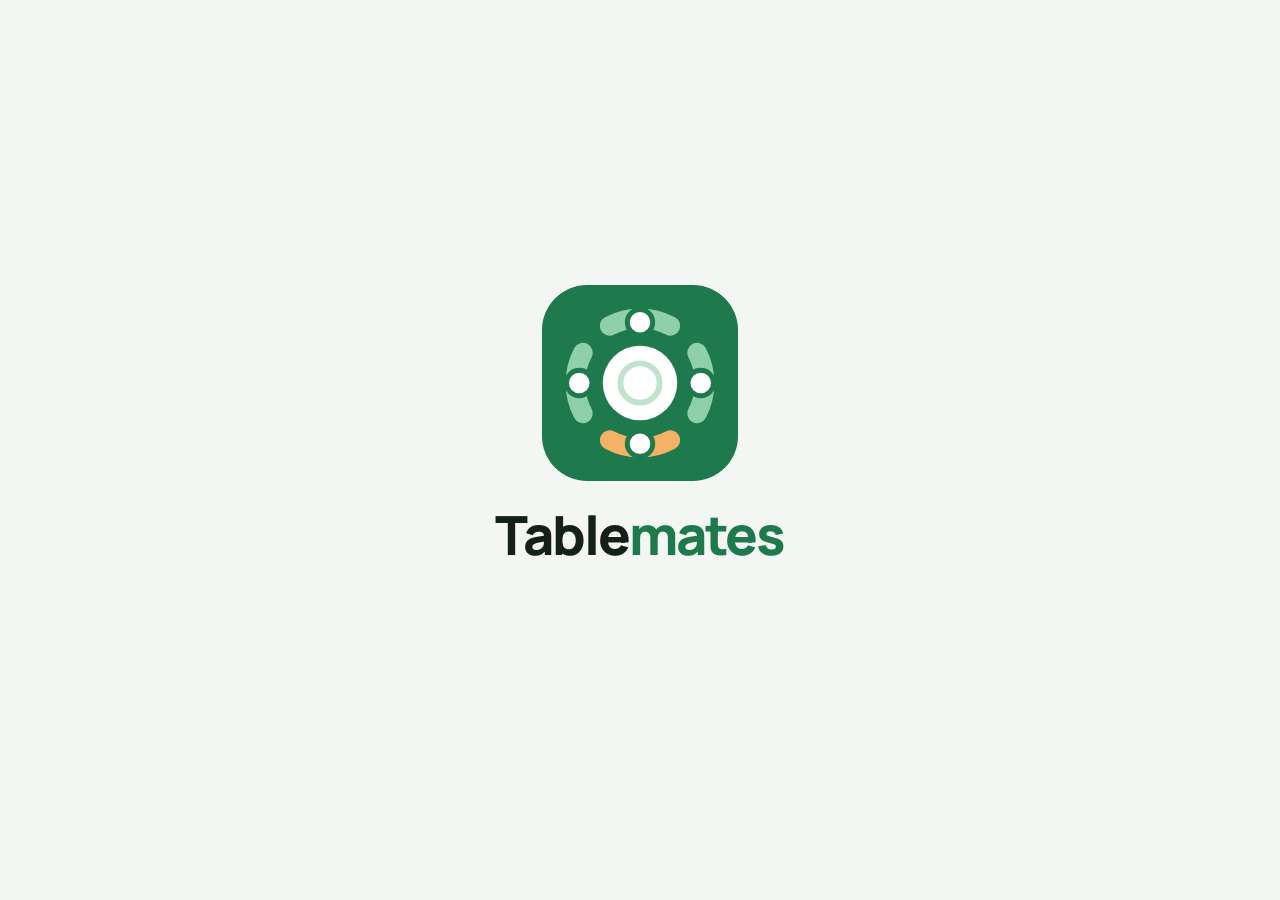
==== commit 70a3858f: "Add files via upload" ====
--- a/index.html
+++ b/index.html
@@ -20,6 +20,24 @@
 <link rel="stylesheet" href="app.css">
 </head>
 <body>
+<div class="intro" id="intro" aria-hidden="true">
+<div class="intro-in">
+<svg class="intro-logo" viewBox="0 0 100 100" width="196" height="196">
+<defs><clipPath id="iTaglio"><rect width="100" height="100" rx="23"/></clipPath></defs>
+<rect class="i-fondo" width="100" height="100" rx="23" fill="#1E7A4C"/>
+<g clip-path="url(#iTaglio)">
+<circle class="i-tavolo" cx="50" cy="50" r="19" fill="#FFFFFF"/>
+<circle class="i-anello" cx="50" cy="50" r="10" fill="none" stroke="#BFE3CC" stroke-width="3"/>
+<g class="i-p i-p1"><path d="M34.5 20.9A33 33 0 0 1 65.5 20.9" fill="none" stroke="#8FD0A8" stroke-width="10" stroke-linecap="round"/><circle class="i-testa" cx="50" cy="19" r="6.5" fill="#FFFFFF" stroke="#1E7A4C" stroke-width="2.5"/></g>
+<g class="i-p i-p2"><path d="M34.5 20.9A33 33 0 0 1 65.5 20.9" fill="none" stroke="#8FD0A8" stroke-width="10" stroke-linecap="round" transform="rotate(90 50 50)"/><circle class="i-testa" cx="81" cy="50" r="6.5" fill="#FFFFFF" stroke="#1E7A4C" stroke-width="2.5"/></g>
+<g class="i-p i-p3"><path d="M34.5 20.9A33 33 0 0 1 65.5 20.9" fill="none" stroke="#F4B266" stroke-width="10" stroke-linecap="round" transform="rotate(180 50 50)"/><circle class="i-testa" cx="50" cy="81" r="6.5" fill="#FFFFFF" stroke="#1E7A4C" stroke-width="2.5"/></g>
+<g class="i-p i-p4"><path d="M34.5 20.9A33 33 0 0 1 65.5 20.9" fill="none" stroke="#8FD0A8" stroke-width="10" stroke-linecap="round" transform="rotate(270 50 50)"/><circle class="i-testa" cx="19" cy="50" r="6.5" fill="#FFFFFF" stroke="#1E7A4C" stroke-width="2.5"/></g>
+</g>
+</svg>
+<p class="intro-nome"><span class="i-table">Table</span><span class="i-mates">mates</span></p>
+</div>
+</div>
+<script>(function(){var e=document.getElementById('intro');try{if(sessionStorage.getItem('introVista')){e.remove();return}sessionStorage.setItem('introVista','1')}catch(x){}var fatto=false,via=function(){if(fatto)return;fatto=true;e.classList.add('esce');setTimeout(function(){e.remove()},500)};var rid=window.matchMedia&&matchMedia('(prefers-reduced-motion: reduce)').matches;setTimeout(via,rid?900:5300);e.addEventListener('click',via)})();</script>
 <div class="offline" id="offline" hidden>Sei offline: vedi gli ultimi dati salvati, le modifiche non vengono registrate.</div>
 <div class="toast" id="toast" role="status" aria-live="polite"></div>
 <main class="wrap">
@@ -59,6 +77,8 @@
 <script src="oggi.js"></script>
 <script src="piano.js"></script>
 <script src="dieta.js"></script>
+<script src="cuoco.js"></script>
+<script src="scorri.js"></script>
 <script src="ricetta.js"></script>
 <script src="spesa.js"></script>
 <script src="conti.js"></script>
--- a/app.css
+++ b/app.css
@@ -11,7 +11,7 @@
  --ink:#15201A;--ink-tx:#FFFFFF;--fab:#15201A;--fab-tx:#FFFFFF;--fab-shadow:0 6px 16px rgba(21,32,26,.25);
  --nav:#FFFFFF;--nav-line:#E2E8E3;--nav-on:#155C39;--nav-off:#5E6B63;--nav-pill:#E4F2E9;
  --hero:#1E7A4C;--hero-tx:#FFFFFF;--hero-sub:#D6EEDF;--hero-line:#8FD0A8;--hero-btn-tx:#155C39;
- --av1:#1E7A4C;--av1-tx:#FFFFFF;--ricetta-top:#E4F2E9;--ombra:0 1px 2px rgba(21,32,26,.06);
+ --av1:#1E7A4C;--av1-tx:#FFFFFF;--wm-mates:#1E7A4C;--ricetta-top:#E4F2E9;--ombra:0 1px 2px rgba(21,32,26,.06);
  /* nomi usati dal codice precedente */
  --acc2:var(--acc-soft);--field:var(--bg);--line2:var(--line);--sub2:var(--nav-off);--ck:var(--check);--neg:var(--danger);--neg2:var(--danger-bg);--warn:var(--warn-bg);--warntx:var(--warn-tx);
  --font:'Manrope',system-ui,-apple-system,'Segoe UI',Roboto,sans-serif;color-scheme:light}
@@ -24,7 +24,7 @@
  --ink:#EAF1EC;--ink-tx:#0F1712;--fab:#4FBF85;--fab-tx:#0F1712;--fab-shadow:0 6px 16px rgba(0,0,0,.4);
  --nav:#131D17;--nav-line:#26332B;--nav-on:#8FE0B2;--nav-off:#9DAEA4;--nav-pill:#173A27;
  --hero:#1E7A4C;--hero-tx:#FFFFFF;--hero-sub:#D6EEDF;--hero-line:#8FD0A8;--hero-btn-tx:#155C39;
- --av1:#4FBF85;--av1-tx:#0F1712;--ricetta-top:#173A27;--ombra:none;color-scheme:dark}}
+ --av1:#4FBF85;--av1-tx:#0F1712;--wm-mates:#8FD0A8;--ricetta-top:#173A27;--ombra:none;color-scheme:dark}}
 :root[data-theme="dark"]{
  --bg:#0F1712;--card:#18231C;--card-line:#26332B;--tx:#EAF1EC;--sub:#9DAEA4;--line:#26332B;--line-strong:#33433A;
  --acc:#4FBF85;--acc-tx:#0F1712;--acc-text:#8FE0B2;--acc-hover:#6FCF9B;--acc-soft:#173A27;--acc-soft-tx:#8FE0B2;--acc-next:#2E5A41;
@@ -34,7 +34,7 @@
  --ink:#EAF1EC;--ink-tx:#0F1712;--fab:#4FBF85;--fab-tx:#0F1712;--fab-shadow:0 6px 16px rgba(0,0,0,.4);
  --nav:#131D17;--nav-line:#26332B;--nav-on:#8FE0B2;--nav-off:#9DAEA4;--nav-pill:#173A27;
  --hero:#1E7A4C;--hero-tx:#FFFFFF;--hero-sub:#D6EEDF;--hero-line:#8FD0A8;--hero-btn-tx:#155C39;
- --av1:#4FBF85;--av1-tx:#0F1712;--ricetta-top:#173A27;--ombra:none;color-scheme:dark}
+ --av1:#4FBF85;--av1-tx:#0F1712;--wm-mates:#8FD0A8;--ricetta-top:#173A27;--ombra:none;color-scheme:dark}
 *{box-sizing:border-box;-webkit-tap-highlight-color:transparent}
 html,body{margin:0}
 body{font-family:var(--font);font-size:15px;line-height:1.4;background:var(--bg);color:var(--tx);
@@ -123,10 +123,10 @@
 .live{display:inline-block;width:8px;height:8px;border-radius:50%;background:var(--check);margin-right:6px;vertical-align:1px}.live.ok{background:var(--acc)}
 /* Oggi */
 .barre{display:grid;gap:6px}
-.barre>div{display:flex;flex-direction:column;gap:6px;min-width:0}
+.barre>div,.barre>button{display:flex;flex-direction:column;gap:6px;min-width:0;border:0;background:none;padding:0 0 4px;font:inherit;color:inherit;cursor:pointer;text-align:left}
 .barre i{height:6px;border-radius:3px;background:var(--track);display:block}
 .barre i.fatto{background:var(--acc)}.barre i.dopo{background:var(--acc-next)}
-.barre span{font-size:12px;font-weight:600;color:var(--sub);white-space:nowrap;overflow:hidden;text-overflow:ellipsis}.barre span.on{color:var(--tx)}
+.barre span{font-size:12px;font-weight:600;color:var(--sub);white-space:nowrap;overflow:hidden;text-overflow:ellipsis}.barre span.on,.barre .on span{color:var(--tx);font-weight:800}
 .big .tp{display:flex;align-items:center;justify-content:space-between;gap:10px}
 .big .tp .ora{font-size:13px;font-weight:600;color:var(--sub)}
 .big h2{margin:0;font-size:24px;font-weight:800;letter-spacing:-.01em}
@@ -154,6 +154,16 @@
 .riga-link{display:flex;align-items:center;gap:12px;background:var(--card);border:1px solid var(--card-line);border-radius:18px;padding:14px 16px;cursor:pointer;color:var(--tx);font:inherit;text-align:left;width:100%;box-shadow:var(--ombra)}
 .riga-link>svg:first-child{color:var(--acc-text)}.riga-link span{flex:1;display:flex;flex-direction:column;gap:1px}.riga-link b{font-size:15px}.riga-link small{font-size:12px;color:var(--sub)}
 .riga-link>svg:last-child{color:var(--sub)}
+/* Oggi: pasti scorrevoli */
+.og-card{overflow:hidden}
+.og-scorri{display:flex;overflow-x:auto;scroll-snap-type:x mandatory;scrollbar-width:none;margin:0 -20px;overscroll-behavior-x:contain;outline:0}
+.og-scorri::-webkit-scrollbar{display:none}
+.og-slide{flex:0 0 100%;scroll-snap-align:start;scroll-snap-stop:always;box-sizing:border-box;padding:0 20px;display:flex;flex-direction:column;gap:16px;min-width:0}
+.eyebrow.spento{color:var(--sub)}
+.og-nav{display:flex;align-items:center;justify-content:space-between;gap:10px;margin-top:-4px}
+.og-freccia{width:40px;height:40px;border-radius:50%;border:1px solid var(--line-strong);background:var(--card);color:var(--tx);display:grid;place-items:center;cursor:pointer;padding:0}
+.og-freccia:disabled{opacity:.35;cursor:default}
+.og-punti{display:flex;gap:6px;align-items:center}.og-punti i{width:7px;height:7px;border-radius:4px;background:var(--line-strong);transition:width .2s,background .2s}.og-punti i.on{width:20px;background:var(--acc)}
 /* Piano */
 .giorni7{display:grid;grid-template-columns:repeat(7,minmax(0,1fr));gap:6px}
 .giorni7.scorri{display:flex;overflow-x:auto;scrollbar-width:none;margin:0 -20px;padding:0 20px}.giorni7.scorri button{flex:0 0 52px}
@@ -341,7 +351,7 @@
 .ed-azioni button.n{background:transparent;color:var(--sub);border:1px solid var(--line)}
 /* Marchio */
 .mk{flex:none;display:block}
-.wm{font-size:22px;font-weight:800;letter-spacing:-.03em;color:var(--tx)}.wm span{color:var(--acc)}
+.wm{font-size:22px;font-weight:800;letter-spacing:-.03em;color:var(--tx)}.wm span{color:var(--wm-mates)}
 /* Barra delle sezioni */
 nav.sezioni{position:fixed;bottom:0;left:0;right:0;display:flex;justify-content:space-around;background:var(--nav);border-top:1px solid var(--nav-line);
  padding:8px max(8px,env(safe-area-inset-right,0px)) calc(12px + env(safe-area-inset-bottom,0px)) max(8px,env(safe-area-inset-left,0px));z-index:5}
@@ -451,3 +461,45 @@
 .gsel{display:grid;grid-template-columns:repeat(2,1fr);gap:8px;margin:14px 0 10px}
 .gsc{display:flex;align-items:center;gap:10px;background:var(--card);border:1px solid var(--line);border-radius:12px;padding:12px;font-weight:600;font-size:14px;cursor:pointer}
 .gsc input{width:20px;height:20px;margin:0;flex:none;accent-color:var(--acc)}
+/* Animazione d'ingresso: il tavolo si apre, le persone si siedono una alla volta in senso orario, poi "Table" e "mates" entrano a bolla */
+.intro{position:fixed;inset:0;z-index:400;background:var(--bg);display:flex;align-items:center;justify-content:center;cursor:pointer;transition:opacity .5s ease}
+.intro.esce{opacity:0;pointer-events:none}
+.intro-in{display:flex;flex-direction:column;align-items:center;gap:26px;margin-top:-6vh}
+.intro-logo{overflow:visible;width:min(196px,48vw);height:auto}
+.i-fondo,.i-tavolo,.i-anello,.i-p,.i-testa{transform-box:fill-box;transform-origin:center}
+.i-fondo{animation:i-fondo .75s cubic-bezier(.3,.7,.3,1) both}
+.i-tavolo{animation:i-tavolo .6s .45s cubic-bezier(.3,.7,.3,1) both}
+.i-anello{stroke-dasharray:63;stroke-dashoffset:63;animation:i-disegna .55s .85s cubic-bezier(.6,0,.3,1) forwards}
+/* spalle e testa arrivano insieme; la testa arriva un attimo dopo e si assesta (segue le spalle) */
+.i-p{animation:i-siede .8s var(--t) cubic-bezier(.25,.75,.35,1) both}
+.i-testa{animation:i-testa .8s calc(var(--t) + .07s) cubic-bezier(.25,.75,.35,1) both}
+.i-p1{--dx:0px;--dy:-46px;--t:1.2s}.i-p2{--dx:46px;--dy:0px;--t:1.55s}.i-p3{--dx:0px;--dy:46px;--t:1.9s}.i-p4{--dx:-46px;--dy:0px;--t:2.25s}
+.intro-nome{margin:0;font-size:clamp(40px,12vw,54px);font-weight:800;letter-spacing:-.035em;line-height:1;display:flex}
+.intro-nome span{display:inline-block;transform-origin:50% 85%}
+.i-table{color:var(--tx);animation:i-bolla .9s 2.85s both}
+.i-mates{color:var(--wm-mates);animation:i-bolla .9s 3.25s both}
+@keyframes i-fondo{0%{opacity:0;transform:scale(.2)}55%{opacity:1;transform:scale(1.07)}75%{transform:scale(.97)}100%{opacity:1;transform:none}}
+@keyframes i-tavolo{0%{opacity:0;transform:scale(0)}60%{opacity:1;transform:scale(1.12)}80%{transform:scale(.96)}100%{opacity:1;transform:none}}
+@keyframes i-disegna{to{stroke-dashoffset:0}}
+@keyframes i-siede{0%{opacity:0;transform:translate(var(--dx),var(--dy)) scale(.8)}30%{opacity:1}62%{transform:translate(calc(var(--dx) * -.07),calc(var(--dy) * -.07)) scale(1.04)}82%{transform:translate(calc(var(--dx) * .025),calc(var(--dy) * .025)) scale(.99)}100%{opacity:1;transform:none}}
+@keyframes i-testa{0%{transform:translate(calc(var(--dx) * .12),calc(var(--dy) * .12))}60%{transform:translate(calc(var(--dx) * -.06),calc(var(--dy) * -.06))}82%{transform:translate(calc(var(--dx) * .02),calc(var(--dy) * .02))}100%{transform:none}}
+/* entrata "a bolla": si gonfia, supera un poco la misura e molleggia appena a sinistra e a destra */
+@keyframes i-bolla{0%{opacity:0;transform:translateY(18px) scale(.25)}
+ 38%{opacity:1;transform:translateY(-4px) scale(1.12,1.1)}
+ 54%{transform:translateY(0) scale(.95,1.02) translateX(-3px) rotate(-2deg)}
+ 68%{transform:scale(1.03,.99) translateX(2.5px) rotate(1.5deg)}
+ 82%{transform:scale(.995) translateX(-1px) rotate(-.5deg)}
+ 100%{opacity:1;transform:none}}
+@media (prefers-reduced-motion:reduce){.intro *{animation:none!important;opacity:1!important;stroke-dashoffset:0!important}}
+/* Scorri a sinistra per eliminare */
+.sw{position:relative;overflow:hidden;border-bottom:1px solid var(--line);transition:height .22s ease}.sw:last-child{border-bottom:0}
+.sw>.sw-riga{position:relative;z-index:1;background:var(--card);border-bottom:0!important;touch-action:pan-y;-webkit-user-select:none;user-select:none}
+.sw-bg{position:absolute;top:0;bottom:0;right:0;left:0;margin:0;padding:0;border:0;border-radius:0;background:#E5484D;color:#FFFFFF;display:flex;align-items:center;justify-content:flex-end;opacity:0;cursor:pointer}
+.sw-bg span{width:84px;display:grid;place-items:center;transition:transform .18s ease}
+.sw.vede .sw-bg{opacity:1}
+.sw-bg.pieno span{transform:scale(1.15)}
+.sw.chiude{overflow:hidden}
+.sc:has(>.sw){overflow:hidden}
+.sc>.sw{margin:0 -14px;border-bottom:0}
+.sc>.sw::after{content:"";position:absolute;left:14px;right:14px;bottom:0;border-bottom:1px solid var(--line);z-index:2;pointer-events:none}.sc>.sw:last-child::after{display:none}
+.sc>.sw>.sw-riga{padding-left:14px;padding-right:14px;box-sizing:border-box;width:100%}
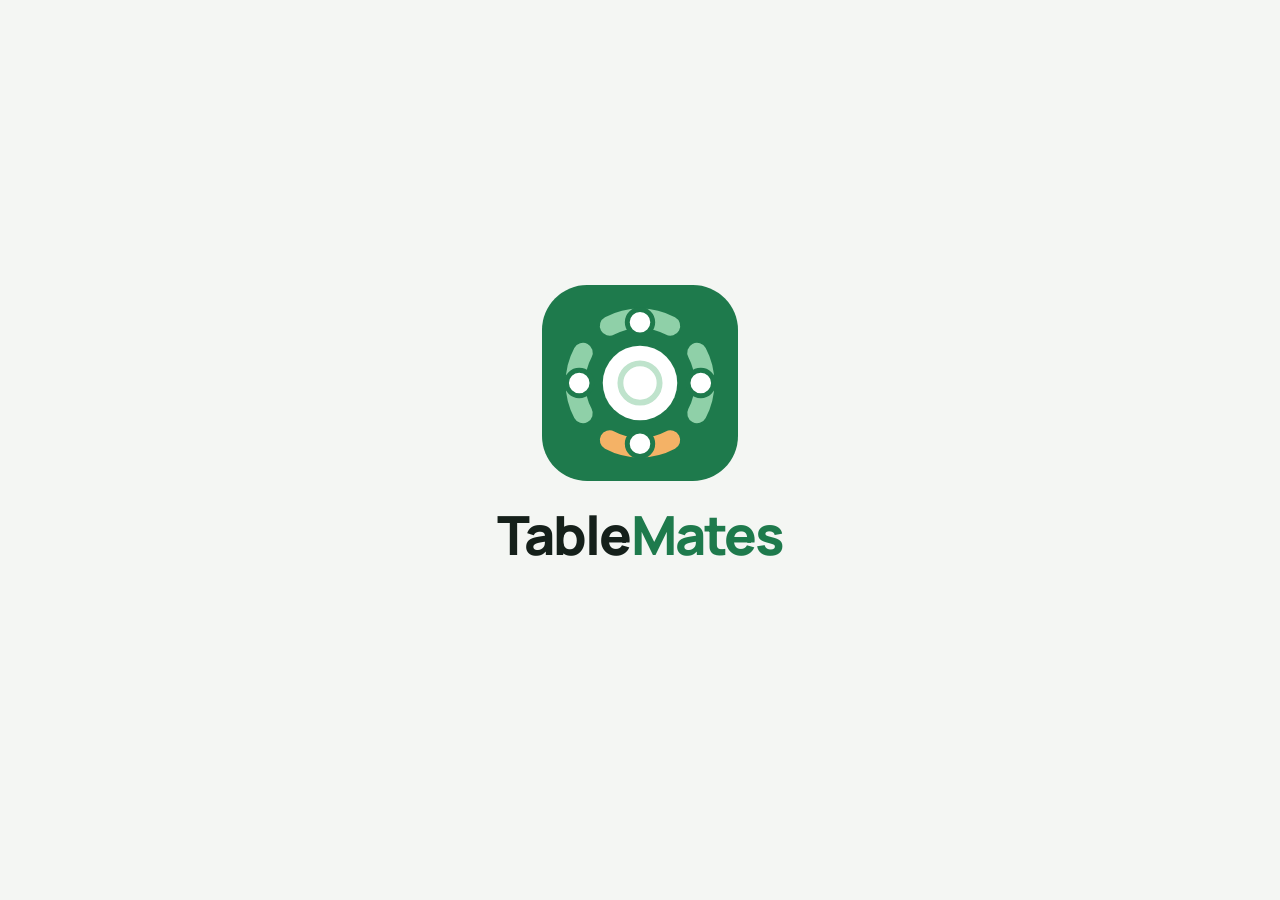
==== commit dae1ee26: "Add files via upload" ====
--- a/index.html
+++ b/index.html
@@ -3,7 +3,7 @@
 <head>
 <meta charset="utf-8">
 <script>try{var t=localStorage.getItem("tema");if(t==="chiaro")document.documentElement.setAttribute("data-theme","light");else if(t==="scuro")document.documentElement.setAttribute("data-theme","dark")}catch(e){}</script>
-<meta name="viewport" content="width=device-width,initial-scale=1,viewport-fit=cover">
+<meta name="viewport" content="width=device-width,initial-scale=1,maximum-scale=1,user-scalable=no,viewport-fit=cover">
 <title>Tablemates</title>
 <meta name="description" content="Pasti, lista della spesa e conti condivisi per famiglie e coinquilini.">
 <meta name="theme-color" content="#F4F6F3" media="(prefers-color-scheme: light)">
@@ -34,17 +34,44 @@
 <g class="i-p i-p4"><path d="M34.5 20.9A33 33 0 0 1 65.5 20.9" fill="none" stroke="#8FD0A8" stroke-width="10" stroke-linecap="round" transform="rotate(270 50 50)"/><circle class="i-testa" cx="19" cy="50" r="6.5" fill="#FFFFFF" stroke="#1E7A4C" stroke-width="2.5"/></g>
 </g>
 </svg>
-<p class="intro-nome"><span class="i-table">Table</span><span class="i-mates">mates</span></p>
+<p class="intro-nome"><span class="i-table">Table</span><span class="i-mates">Mates</span></p>
 </div>
 </div>
-<script>(function(){var e=document.getElementById('intro');try{if(sessionStorage.getItem('introVista')){e.remove();return}sessionStorage.setItem('introVista','1')}catch(x){}var fatto=false,via=function(){if(fatto)return;fatto=true;e.classList.add('esce');setTimeout(function(){e.remove()},500)};var rid=window.matchMedia&&matchMedia('(prefers-reduced-motion: reduce)').matches;setTimeout(via,rid?900:5300);e.addEventListener('click',via)})();</script>
-<div class="offline" id="offline" hidden>Sei offline: vedi gli ultimi dati salvati, le modifiche non vengono registrate.</div>
+<script>
+// L'app resta ferma come un'app: niente pizzico per ingrandire, niente doppio tocco che zooma
+(function(){ var b = function (e) { e.preventDefault(); };
+  ['gesturestart', 'gesturechange', 'gestureend'].forEach(function (n) { document.addEventListener(n, b, { passive: false }); });
+  document.addEventListener('touchmove', function (e) { if (e.touches && e.touches.length > 1) e.preventDefault(); }, { passive: false });
+})();
+</script>
+<script>
+// Intro all'avvio e quando si riapre l'app dopo un po'. Finché gira, PIN e Face ID aspettano (window.INTRO.fine).
+(function(){
+  var modello = document.getElementById('intro').outerHTML, chiudiFine = null, nascosta = 0;
+  var I = window.INTRO = { attiva: false, fine: Promise.resolve() };
+  function avvia(e) {
+    I.attiva = true; I.fine = new Promise(function (r) { chiudiFine = r; });
+    var fatto = false, via = function () { if (fatto) return; fatto = true; e.classList.add('esce'); setTimeout(function () { e.remove(); I.attiva = false; chiudiFine(); }, 500); };
+    // l'intro dura sempre quanto serve all'animazione, anche con "Riduci movimento" attivo sull'iPhone (un tocco la salta)
+    setTimeout(via, 5300); e.addEventListener('click', via);
+  }
+  I.mostra = function () { if (document.getElementById('intro') || I.salta) return; document.body.insertAdjacentHTML('afterbegin', modello); avvia(document.getElementById('intro')); };
+  // riaperta dopo almeno 10 minuti in secondo piano: è come un nuovo avvio
+  document.addEventListener('visibilitychange', function () { if (document.hidden) { nascosta = Date.now(); return; } if (nascosta && Date.now() - nascosta >= 600000) I.mostra(); });
+  var e = document.getElementById('intro');
+  // l'intro parte a ogni apertura dell'app (solo i test la saltano)
+  try { if (sessionStorage.getItem('introVista') === 'test') { I.salta = true; e.remove(); return; } } catch (x) {}
+  avvia(e);
+})();
+</script>
+<div class="offline" id="offline" hidden>Sei offline: vedi gli ultimi dati salvati. Le modifiche restano sul telefono e partono appena torni online.</div>
 <div class="toast" id="toast" role="status" aria-live="polite"></div>
 <main class="wrap">
 <section id="t-oggi"></section>
 <section id="t-piano" hidden></section>
 <section id="t-spesa" hidden></section>
 <section id="t-conti" hidden></section>
+<section id="t-agenda" hidden></section>
 <section id="t-gruppo" hidden></section>
 <section id="t-presenze" hidden></section>
 <section id="t-chat" hidden></section>
@@ -56,6 +83,7 @@
 <button type="button" data-t="piano"></button>
 <button type="button" data-t="spesa"></button>
 <button type="button" data-t="conti"></button>
+<button type="button" data-t="agenda"></button>
 <button type="button" data-t="gruppo"></button>
 <button type="button" data-t="chat" class="pc"></button>
 <div class="io" id="navIo"></div>
@@ -68,6 +96,7 @@
 <script src="supabase.js"></script>
 <script src="util.js"></script>
 <script src="icone.js"></script>
+<script src="emoji.js"></script>
 <script src="sicurezza.js"></script>
 <script src="conti-calc.js"></script>
 <script src="store.js"></script>
@@ -79,7 +108,9 @@
 <script src="dieta.js"></script>
 <script src="cuoco.js"></script>
 <script src="scorri.js"></script>
+<script src="agenda.js"></script>
 <script src="ricetta.js"></script>
+<script src="insieme.js"></script>
 <script src="spesa.js"></script>
 <script src="conti.js"></script>
 <script src="chat.js"></script>
--- a/app.css
+++ b/app.css
@@ -37,6 +37,8 @@
  --av1:#4FBF85;--av1-tx:#0F1712;--wm-mates:#8FD0A8;--ricetta-top:#173A27;--ombra:none;color-scheme:dark}
 *{box-sizing:border-box;-webkit-tap-highlight-color:transparent}
 html,body{margin:0}
+html{-webkit-text-size-adjust:100%;text-size-adjust:100%;touch-action:manipulation;overscroll-behavior:none;overflow-x:hidden}
+body{overflow-x:hidden;max-width:100vw}
 body{font-family:var(--font);font-size:15px;line-height:1.4;background:var(--bg);color:var(--tx);
  padding-top:env(safe-area-inset-top,0px);padding-bottom:calc(96px + env(safe-area-inset-bottom,0px));
  padding-left:env(safe-area-inset-left,0px);padding-right:env(safe-area-inset-right,0px)}
@@ -425,7 +427,7 @@
  .due{display:flex;gap:20px;align-items:flex-start}.due>.princ{flex:999 1 480px;min-width:0}.due>.lato{flex:1 1 320px;min-width:0}
  .barra-giu{left:248px}.pagina,.cucina{left:248px}
 }
-@media (prefers-reduced-motion:reduce){*{transition:none!important;animation:none!important}}
+@media (prefers-reduced-motion:reduce){*{transition:none!important}*:not(.intro):not(.intro *){animation:none!important}}
 
 /* Blocco con PIN */
 .blocco{position:fixed;inset:0;z-index:200;background:var(--bg);display:flex;flex-direction:column;justify-content:center;overflow-y:auto;
@@ -490,7 +492,6 @@
  68%{transform:scale(1.03,.99) translateX(2.5px) rotate(1.5deg)}
  82%{transform:scale(.995) translateX(-1px) rotate(-.5deg)}
  100%{opacity:1;transform:none}}
-@media (prefers-reduced-motion:reduce){.intro *{animation:none!important;opacity:1!important;stroke-dashoffset:0!important}}
 /* Scorri a sinistra per eliminare */
 .sw{position:relative;overflow:hidden;border-bottom:1px solid var(--line);transition:height .22s ease}.sw:last-child{border-bottom:0}
 .sw>.sw-riga{position:relative;z-index:1;background:var(--card);border-bottom:0!important;touch-action:pan-y;-webkit-user-select:none;user-select:none}
@@ -503,3 +504,118 @@
 .sc>.sw{margin:0 -14px;border-bottom:0}
 .sc>.sw::after{content:"";position:absolute;left:14px;right:14px;bottom:0;border-bottom:1px solid var(--line);z-index:2;pointer-events:none}.sc>.sw:last-child::after{display:none}
 .sc>.sw>.sw-riga{padding-left:14px;padding-right:14px;box-sizing:border-box;width:100%}
+
+/* Collegamento alla ricetta originale */
+.fonte{display:flex;align-items:center;gap:8px;font-size:13px;font-weight:700;color:var(--acc-text);text-decoration:none;padding:10px 12px;border-radius:14px;background:var(--acc-soft)}.fonte span{flex:1;min-width:0;overflow:hidden;text-overflow:ellipsis;white-space:nowrap}
+/* Piatto condiviso */
+.chi-mangia h2{margin:0 0 10px;font-size:12px;font-weight:700;color:var(--sub);letter-spacing:.06em;text-transform:uppercase}
+.ingr .ir b small.parti{display:block;font-size:12px;font-weight:600;color:var(--sub);margin-top:2px}
+.ingr .ir:has(small.parti){padding:6px 0}
+
+/* Agenda */
+.ag-cal{display:flex;flex-direction:column;gap:10px;padding:14px}
+.ag-testa{display:flex;align-items:center;justify-content:space-between;gap:8px}.ag-testa h2{margin:0;font-size:17px;font-weight:800}
+.ag-sett,.ag-griglia{display:grid;grid-template-columns:repeat(7,1fr);gap:2px;text-align:center}
+.ag-sett span{font-size:11px;font-weight:700;color:var(--sub);padding:2px 0}
+.ag-g{border:0;background:none;color:var(--tx);font:inherit;font-size:15px;font-weight:600;min-height:44px;border-radius:12px;display:flex;flex-direction:column;align-items:center;justify-content:center;gap:3px;cursor:pointer;padding:0}
+.ag-g i{display:flex;gap:3px;height:5px}.ag-g em{width:5px;height:5px;border-radius:50%;background:var(--acc)}.ag-g em.s{background:#E8913A}
+.ag-g.oggi span{color:var(--acc-text);font-weight:800;box-shadow:inset 0 -2px 0 var(--acc)}
+.ag-g.sel{background:var(--acc);color:var(--acc-tx)}.ag-g.sel em{background:var(--acc-tx)}.ag-g.sel.oggi span{color:var(--acc-tx);box-shadow:none}
+.ag-riga{display:flex;align-items:center;gap:12px;min-height:62px;border:0;border-bottom:1px solid var(--line);background:none;width:100%;padding:8px 0;text-align:left;cursor:pointer;font:inherit;color:var(--tx)}.ag-riga:last-child{border-bottom:0}
+.ag-ora{width:46px;flex:none;display:flex;flex-direction:column;align-items:center;justify-content:center;gap:1px;text-align:center}.ag-ora b{font-size:15px;font-weight:800}.ag-ora small{font-size:11px;font-weight:600;color:var(--sub);line-height:1.2}
+.ag-riga.scad .ag-ora{height:40px;width:40px;margin:0 3px;border-radius:12px;background:var(--warn-bg);color:var(--warn-strong)}
+.ag-t{flex:1;min-width:0;display:flex;flex-direction:column;gap:2px}.ag-t b{font-size:15px;font-weight:700;overflow:hidden;text-overflow:ellipsis;white-space:nowrap}.ag-t small{font-size:12px;color:var(--sub);overflow:hidden;text-overflow:ellipsis;white-space:nowrap}
+.ag-imp{display:flex;flex-direction:column;align-items:flex-end;gap:2px}.ag-imp b{font-size:15px}.ag-imp small{font-size:12px;font-weight:700;color:var(--acc-text)}.ag-imp small.tardi{color:var(--neg)}
+.ag-riga.fatta .ag-t b{text-decoration:line-through;color:var(--sub)}
+.coppia{display:grid;grid-template-columns:1fr 1fr;gap:10px}.coppia>div{min-width:0}
+.riga-check{display:flex;gap:10px;align-items:center;margin:12px 0 2px;font-size:15px;font-weight:600}.riga-check input{width:20px;height:20px;margin:0;accent-color:var(--acc)}
+.sez-riga .link{display:inline-flex;align-items:center;gap:4px;white-space:nowrap}
+
+.ins-b{display:flex;align-items:center;gap:8px;margin:0;padding:8px 12px;border-radius:12px;background:var(--acc-soft);color:var(--acc-soft-tx);font-size:13px;line-height:1.35}
+.ins-b svg{flex:none}
+.ins-prossimi{display:flex;flex-direction:column;gap:6px}
+.ins-prossimi .riga-link small{display:block}
+.og-slide .link{display:inline-flex;align-items:center;gap:6px}
+
+/* su telefono i campi restano a 16px o più: sotto, iPhone ingrandisce la pagina quando ci scrivi */
+@media (pointer:coarse){input,select,textarea{font-size:16px!important}}
+
+/* Emoji automatiche accanto a pasti, alimenti, spese e scadenze */
+.emo{display:inline-block;margin-right:7px;font-style:normal;font-weight:400;line-height:1;font-family:'Apple Color Emoji','Segoe UI Emoji','Noto Color Emoji',sans-serif}
+.emo-t{display:inline-flex;align-items:center;justify-content:center;border-radius:12px;flex:none;line-height:1;font-family:'Apple Color Emoji','Segoe UI Emoji','Noto Color Emoji',sans-serif}
+.emo-i{font-size:21px;line-height:1;font-family:'Apple Color Emoji','Segoe UI Emoji','Noto Color Emoji',sans-serif}
+.cibo .r>span:first-child .emo,.alim li>span:first-child .emo{margin-right:8px}
+.chip .emo{margin-right:6px;font-size:15px}
+
+.ag-stato{padding:0;overflow:hidden}
+.ag-stato summary{list-style:none;display:flex;align-items:center;gap:10px;padding:14px 16px;cursor:pointer;font-size:15px}
+.ag-stato summary::-webkit-details-marker{display:none}
+.ag-stato summary b{flex:1}.ag-stato[open] summary svg{transform:rotate(180deg)}
+.ag-stato-c{display:flex;flex-direction:column;gap:8px;padding:0 16px 16px;font-size:14px;line-height:1.45;color:var(--sub)}.ag-stato-c p{margin:0}
+
+.emo-tocca{cursor:pointer;border-radius:8px;padding:1px 2px;margin-left:-2px;-webkit-user-select:none;user-select:none}
+.emo-tocca:active{background:var(--acc-soft)}
+.emo-b{flex:none;width:46px;height:46px;border-radius:14px;border:1px solid var(--line-strong);background:var(--card);font-size:24px;line-height:1;display:grid;place-items:center;cursor:pointer;padding:0;margin:4px 0;font-family:'Apple Color Emoji','Segoe UI Emoji','Noto Color Emoji',sans-serif}
+.lista.campi .it .emo-b{width:38px;height:38px;font-size:20px;border-radius:11px;margin:0 8px 0 0}
+.em-grande{font-size:40px;line-height:1;width:56px;height:56px;display:grid;place-items:center;border-radius:16px;background:var(--acc-soft);flex:none;font-family:'Apple Color Emoji','Segoe UI Emoji','Noto Color Emoji',sans-serif}
+.em-corpo{max-height:42vh;overflow-y:auto;margin:10px -4px 0;-webkit-overflow-scrolling:touch}
+.em-griglia{display:grid;grid-template-columns:repeat(auto-fill,minmax(44px,1fr));gap:2px}
+.em-griglia button{font-size:28px;line-height:1;height:48px;border:0;background:none;border-radius:12px;cursor:pointer;padding:0;font-family:'Apple Color Emoji','Segoe UI Emoji','Noto Color Emoji',sans-serif}
+.em-griglia button:active,.em-griglia button.on{background:var(--acc-soft)}
+
+/* Oggi: dashboard del giorno */
+.og-cap{position:relative;align-items:center}
+.og-gg{display:flex;align-items:center;gap:6px;min-width:0;flex:1}
+.og-titolo{background:none;border:0;padding:0 4px;text-align:left;cursor:pointer;color:var(--tx);display:flex;flex-direction:column;min-width:0}
+.og-titolo .q{font-size:14px;font-weight:600;color:var(--sub);white-space:nowrap;overflow:hidden;text-overflow:ellipsis}
+.og-titolo .h1{font-size:34px;font-weight:800;letter-spacing:-.02em;line-height:1.1}
+.og-gg .og-freccia{width:36px;height:36px;flex:none}
+.og-pick{position:absolute;left:60px;top:40px;width:1px;height:1px;opacity:0;pointer-events:none;border:0;padding:0}
+.og-torna{align-self:flex-start;display:inline-flex;align-items:center;gap:4px;margin-top:-8px!important}
+.og-pasti,.og-tavola,.og-agenda{display:flex;flex-direction:column;gap:6px;padding:14px 16px}
+.og-pasti .sez-riga,.og-tavola .sez-riga,.og-agenda .sez-riga{margin-bottom:2px}
+.og-pasto{border-top:1px solid var(--line)}.og-pasto:first-of-type{border-top:0}
+.og-riga{display:flex;align-items:center;gap:12px;width:100%;background:none;border:0;padding:10px 0;text-align:left;color:var(--tx);cursor:pointer}
+.og-em{font-size:24px;line-height:1;width:32px;text-align:center;flex:none;font-family:'Apple Color Emoji','Segoe UI Emoji','Noto Color Emoji',sans-serif}
+.og-tt{flex:1;min-width:0;display:flex;flex-direction:column;gap:2px}
+.og-tt b{font-size:16px;font-weight:700;display:flex;align-items:center;gap:8px}
+.og-tt b em{font-style:normal;font-size:11px;font-weight:800;letter-spacing:.04em;text-transform:uppercase;color:var(--acc-soft-tx);background:var(--acc-soft);border-radius:999px;padding:2px 8px}
+.og-tt small{font-size:13px;color:var(--sub);white-space:nowrap;overflow:hidden;text-overflow:ellipsis}
+.og-ora{font-size:13px;font-weight:600;color:var(--sub)}
+.og-riga>svg{color:var(--sub);transition:transform .2s;flex:none}
+.og-pasto.aperto .og-riga>svg{transform:rotate(180deg)}
+.og-pasto.fatto .og-tt b,.og-pasto.fatto .og-em{opacity:.55}
+.og-dett{display:flex;flex-direction:column;gap:12px;padding:0 0 14px 44px}
+.og-tv{display:flex;align-items:center;gap:8px;padding:8px 0;border-top:1px solid var(--line)}.og-tv:first-of-type{border-top:0}
+.og-tvn{flex:1;min-width:0;display:flex;flex-direction:column}.og-tvn b{font-size:15px}.og-tvn small{font-size:12px;color:var(--sub);white-space:nowrap;overflow:hidden;text-overflow:ellipsis}
+.og-tv .pill-btn{min-height:36px;padding:0 12px;font-size:14px}
+.og-vuoto{background:none;border:0;padding:6px 0;color:var(--sub);font-size:14px;text-align:left;cursor:pointer}
+.og-agenda .sc{background:none;border:0;padding:0;margin:0 -2px;box-shadow:none}
+.cap.og-cap>.og-gg{flex-direction:row;align-items:center;gap:4px}
+.cap.og-cap{align-items:center}
+.og-gg .og-freccia{border-color:var(--line)}
+.og-dett .link{display:inline-flex;align-items:center;gap:6px}
+
+/* Statistiche: torta */
+.torta-c{display:flex;flex-direction:column;gap:12px;padding:16px;margin-top:12px}
+.torta-w{display:flex;align-items:center;gap:18px;flex-wrap:wrap;justify-content:center}
+.torta{width:min(220px,62vw);height:auto;flex:none;filter:drop-shadow(0 2px 6px rgba(21,32,26,.12))}
+.torta path{stroke:var(--card);stroke-width:2;stroke-linejoin:round}
+.torta-tot{display:flex;flex-direction:column;align-items:center}.torta-tot small{font-size:13px;color:var(--sub);font-weight:600}.torta-tot b{font-size:24px;font-weight:800}
+.torta-l{display:flex;flex-direction:column}
+.tl{display:grid;grid-template-columns:14px minmax(0,1fr) auto;column-gap:10px;row-gap:6px;align-items:center;padding:10px 0;border-top:1px solid var(--line)}
+.tl>i{width:14px;height:14px;border-radius:4px}
+.tl-n{font-weight:700;font-size:15px;min-width:0;overflow:hidden;text-overflow:ellipsis;white-space:nowrap}.tl-n small{display:block;font-size:12px;color:var(--sub);font-weight:500}
+.tl-v{display:flex;flex-direction:column;align-items:flex-end}.tl-v b{font-size:16px}.tl-v small{font-size:12px;color:var(--sub)}
+.tl-bar{grid-column:2 / 4;height:6px;border-radius:3px;background:var(--track);overflow:hidden}.tl-bar em{display:block;height:100%;border-radius:3px}
+
+.av-foto{background-size:cover;background-position:center;background-color:var(--track)}
+.g-foto{position:relative;width:64px;height:64px;border-radius:18px;border:0;background:none;padding:0;cursor:pointer;flex:none;display:grid;place-items:center}
+.hero-g .g-foto{width:64px;height:64px;border:0;border-radius:18px}
+.g-img{width:64px;height:64px;border-radius:18px;background-size:cover;background-position:center;display:block;box-shadow:0 0 0 2px var(--hero-line)}
+.g-foto i{position:absolute;right:-4px;bottom:-4px;width:24px;height:24px;border-radius:50%;background:var(--card);color:var(--acc-text);display:grid;place-items:center;box-shadow:var(--ombra)}
+a.btn{text-decoration:none}
+
+/* Niente barra di scorrimento: si scorre col dito come in un'app */
+html,body,*{scrollbar-width:none;-ms-overflow-style:none}
+html::-webkit-scrollbar,body::-webkit-scrollbar,*::-webkit-scrollbar{display:none;width:0;height:0;background:transparent}
